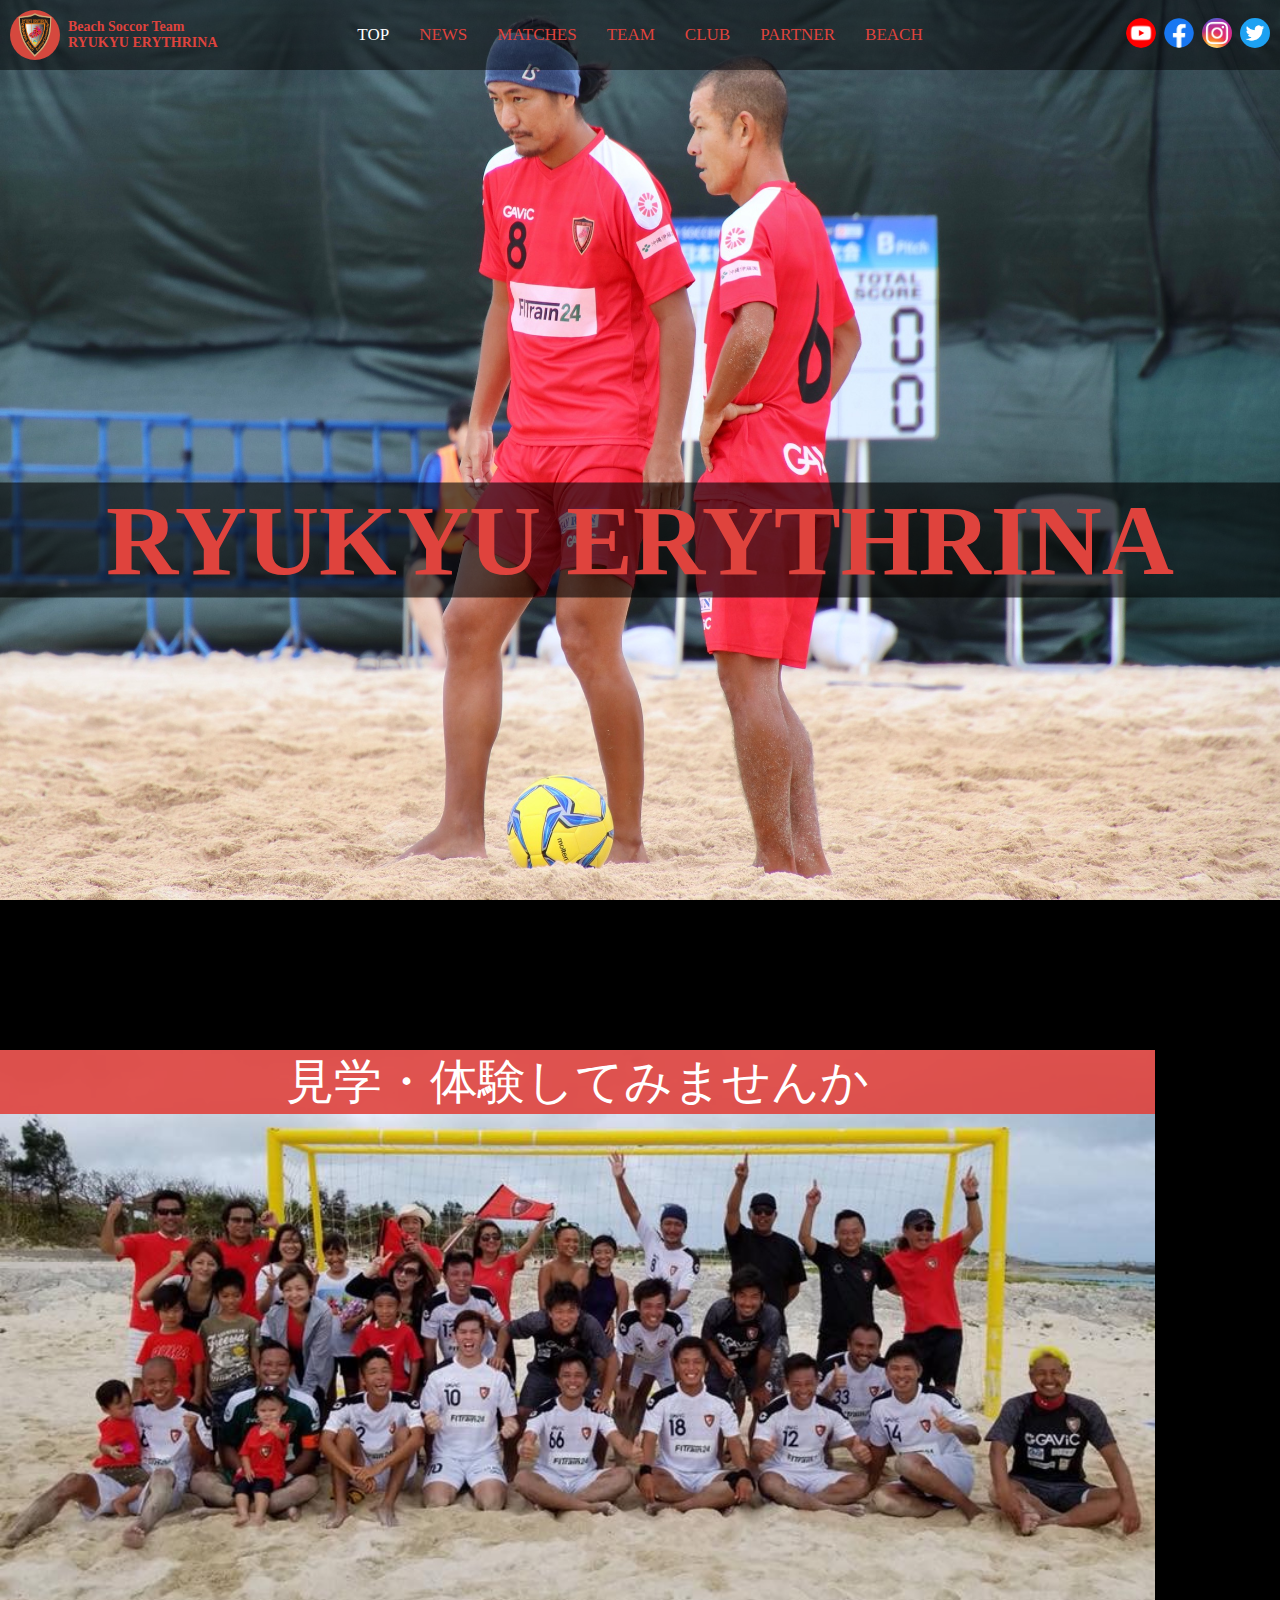
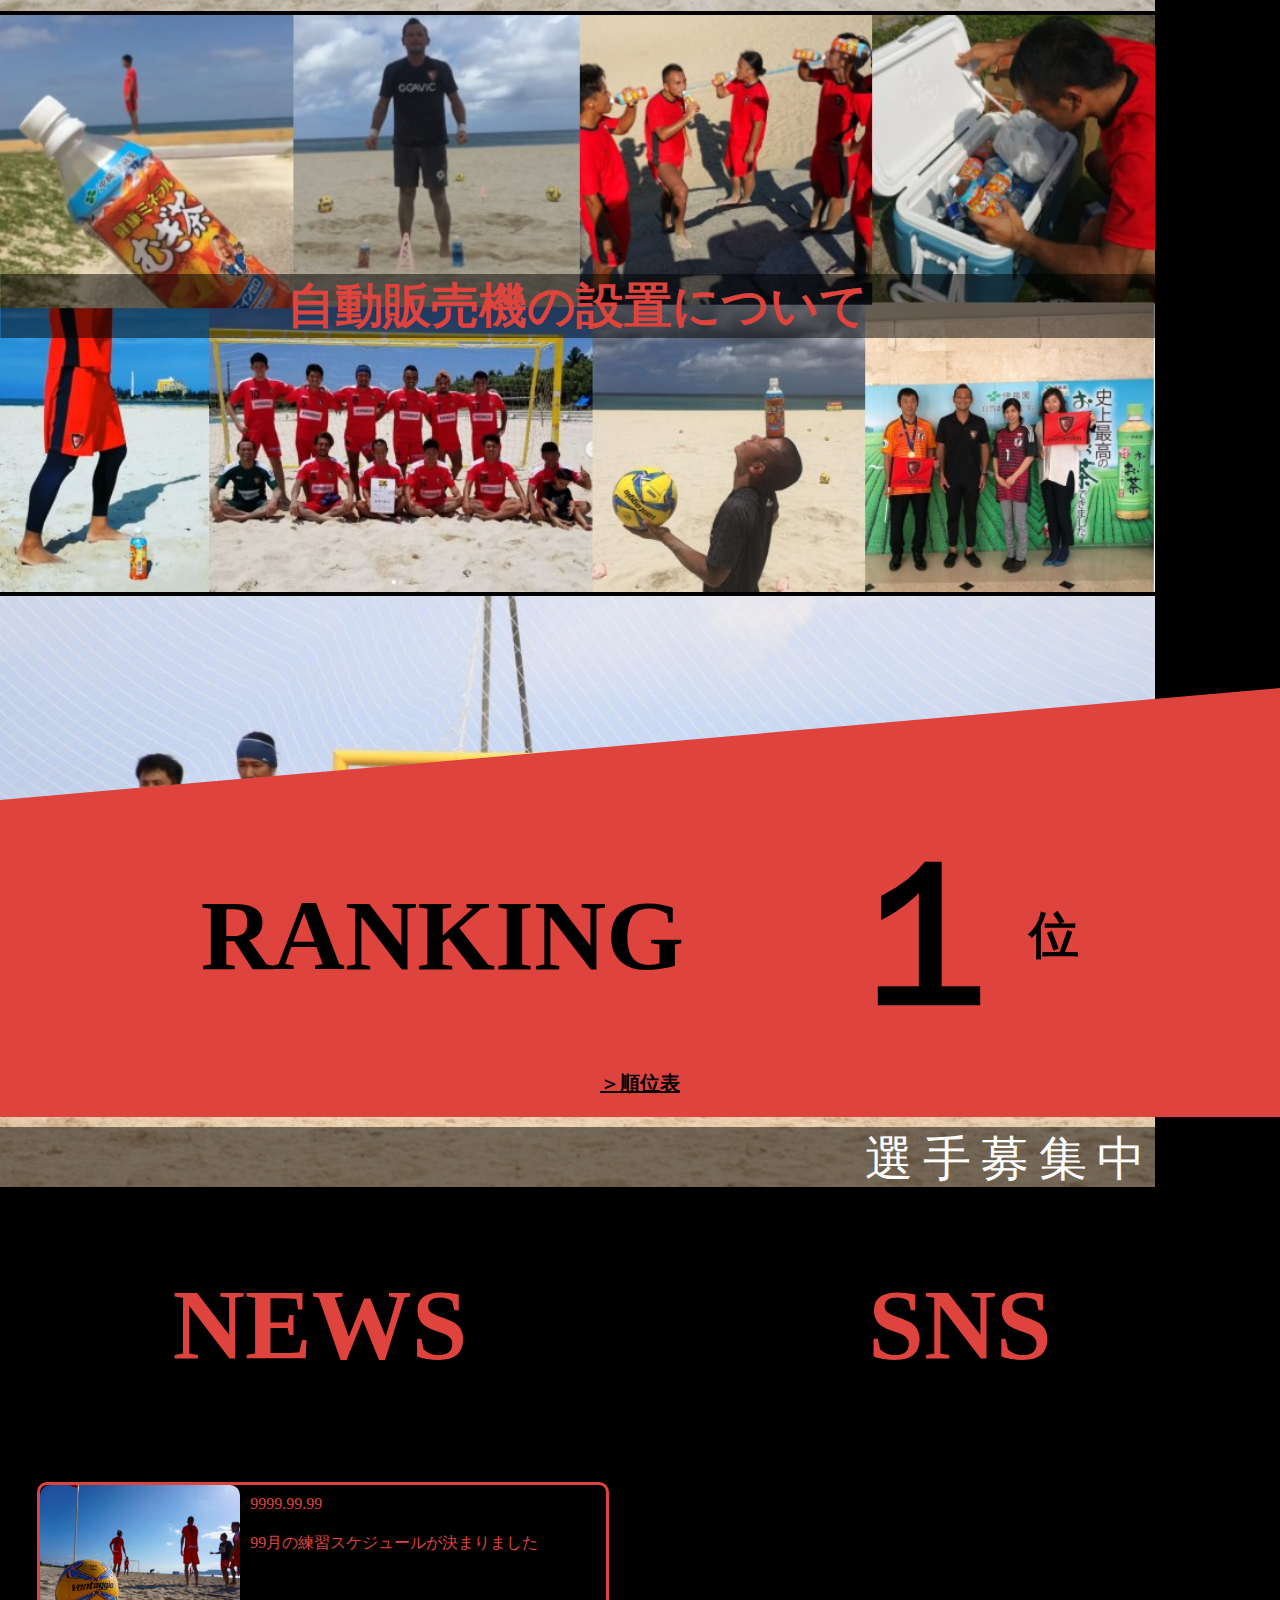
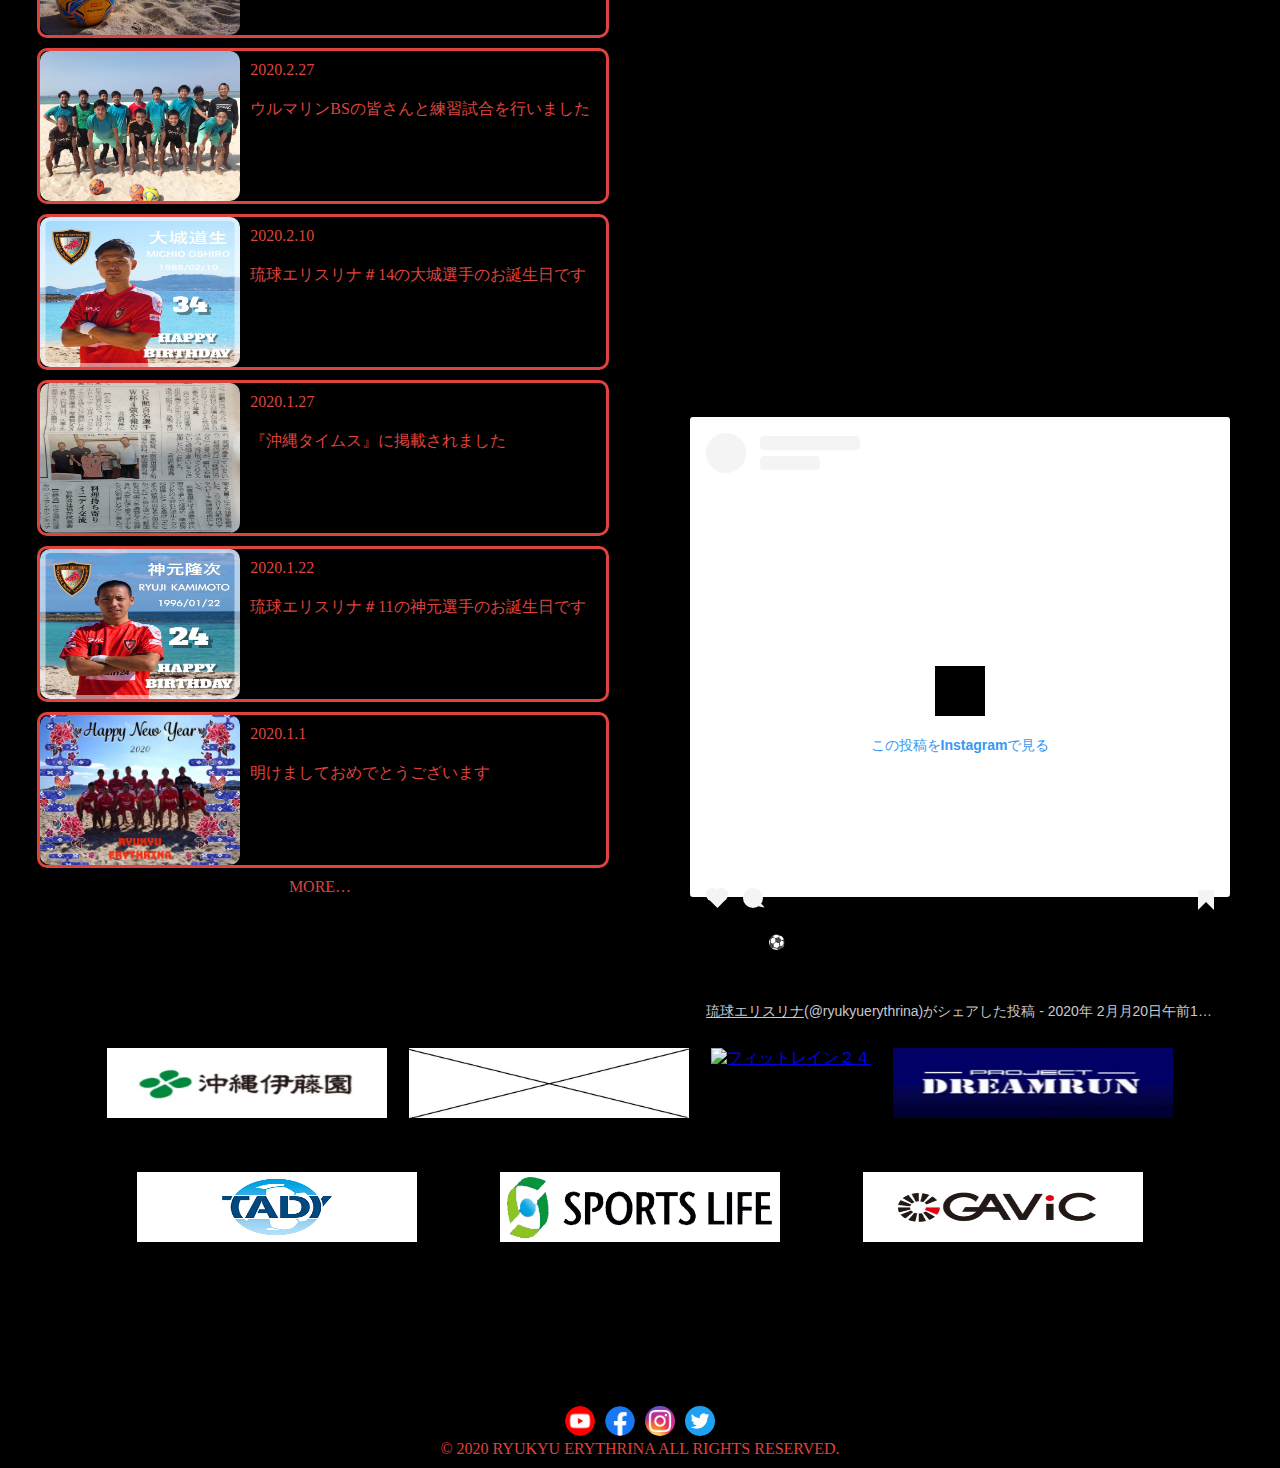
==== index.html @ eb4bee79 "remake" ====
<!DOCTYPE html>
<html lang="en">

<head>
  <meta charset="UTF-8">
  <meta name="viewport" content="width=device-width, initial-scale=1.0">
  <title>RYUKYU ERYTHRINA</title>
  <link rel="stylesheet" href="https://cdnjs.cloudflare.com/ajax/libs/Swiper/5.3.7/css/swiper.min.css">
  <link rel="stylesheet" href="./style.css">
  <link rel="stylesheet" href="./reset.css">
</head>

<body class="toppage">
  <header>
    <h1 class="logo">
      <a href="./index.html">
        <img src="./img/home_logo_1.jpg" alt="琉球エリスリナ">
        <span class="logotext">
          <span>Beach Soccor Team</span>
          <strong>RYUKYU ERYTHRINA</strong>
        </span>
      </a>
    </h1>
    <ul class="main_nav">
      <li class="nav-top"><a href="./index.html">TOP</a></li>
      <li class="nav-news"><a href="./news.html">NEWS</a></li>
      <li class="nav-matches"><a href="./matches.html">MATCHES</a></li>
      <li class="nav-team"><a href="./team.html">TEAM</a></li>
      <li class="nav-club"><a href="./club.html">CLUB</a></li>
      <li class="nav-partner"><a href="./partner.html">PARTNER</a></li>
      <li class="nav-access"><a href="./beach.html">BEACH</a></li>
    </ul>
    <ul class="sub_nav">
      <li>
        <a href="./making.html"><img class="shake" src="./img/sns_YouTube_logo.png" alt="YouTube"></a>
      </li>
      <li>
        <a href="https://www.facebook.com/beachsoccerclub.okinawa/" target="blank"><img class="shake"
            src="./img/sns_Facebook_logo.png" alt="Facebook"></a>
      </li>
      <li>
        <a href="https://www.instagram.com/ryukyuerythrina/" target="blank"><img class="shake"
            src="./img/sns_Instagram_logo.png" alt="Instagram"></a>
      </li>
      <li>
        <a href="./making.html"><img class="shake" src="./img/sns_Twitter_logo.png" alt="Twittwr"></a>
      </li>
    </ul>
  </header>

  <main>
    <div class="mainvisual">
      <img src="./img/home_main_visual.jpg" alt="メインヴィジュアル">
      <h2>RYUKYU ERYTHRINA</h2>
      <!-- <div> -->
      <!-- <span>RYUKYU ERYTHRINA</span> -->
      <!-- <span>OKINAWA BEACH SOCORE COMMUNITY</span> -->
      <!-- </div> -->
    </div>

    <!-- スライダー全体を括るメインコンテナ -->
    <div class="swiper-container">
      <!-- 全スライドをまとめるラッパー -->
      <div class="swiper-wrapper">
        <!-- 各スライド -->

        <div class="swiper-slide swiper-slide1">
          <a href="./beach.html#practiceplace">
            <img src="./img/wanted.jpeg" alt="見学・体験してみませんか">
            <div class="swiper-mask1">
              <div>見学・体験してみませんか</div>
            </div>
          </a>
        </div>

        <div class="swiper-slide swiper-slide2">
          <a href="https://www.itoen.co.jp/company/vender/index.html" target="_blank">
            <img src="./img/vending_machine.jpg" alt="自動販売機の設置について">
            <div class="swiper-mask2">
              <div>自動販売機の設置について</div>
            </div>
          </a>
        </div>

        <div class="swiper-slide swiper-slide3">
          <a href="./team.html#wanted">
            <img src="./img/try.jpg" alt="選手募集">
            <div class="swiper-mask3">
              <div>選手募集中</div>
            </div>
          </a>
        </div>
      </div>
      <!-- 前後スライドへのナビゲーションボタン(矢印)を表示する場合 -->
      <div class="swiper-button-prev"></div>
      <div class="swiper-button-next"></div>
      <!-- ページネーションを表示する場合 -->
      <div class="swiper-pagination"></div>
    </div>

    <div class="matches">
      <h3>MATCHES</h3>
      <div class="Wmatches">
        <div class="latest">
          <p>LATEST MATCH</p>
          <div class="latestlist">
            <div class="latestmain">
              <table>
                <tr>
                  <td>2020.8.22</td>
                  <td>10:30</td>
                  <td>アラハビーチ</td>
                </tr>
                <tr>
                  <td>ウルマリンBS</td>
                  <th>0-3</th>
                  <td>琉球エリスリナ</td>
                </tr>
              </table>
            </div>
            <div class="latestmore">
              <a href="./matches.html#allmatches">MORE</a>
            </div>
          </div>
        </div>
        <div class="next">
          <p>NEXT MATCH</p>
          <div class="nextlist">
            <div class="nextmain">
              <table>
                <tr>
                  <td>2020.9.5</td>
                  <td>9:00</td>
                  <td>アラハビーチ</td>
                </tr>
                <tr>
                  <td>FC琉球BS</td>
                  <th>0-0</th>
                  <td>琉球エリスリナ</td>
                </tr>
              </table>
            </div>
            <div class="nextmore">
              <a href="./matches.html#nextmatch">MORE</a>
            </div>
          </div>
        </div>
      </div>
    </div>

    <div class="ranking">
      <div class="rank-center">
        <h3>RANKING</h3>
        <div class="rank-contents">
          <div class="number">１</div>
          <div class="place">位</div>
        </div>
      </div>
      <div class="standings">
        <a href="./matches.html#allstandings">＞順位表</a>
      </div>
    </div>

    <div class="info">
      <div class="news">
        <h3>NEWS</h3>
        <ul class="ns-contents">
          <li>
            <a href="./news.html#9999.99.99"><img src="./img/news9999.99.99.jpg" alt="">
              <div class="caption">
                <p><time>9999.99.99</time></p>
                <p>99月の練習スケジュールが決まりました</p>
              </div>
            </a>
          </li>
          <li>
            <a href="./news.html#2020.2.27"><img src="./img/news2020.2.27.jpg" alt="">
              <div class="caption">
                <p><time>2020.2.27</time></p>
                <p>ウルマリンBSの皆さんと練習試合を行いました</p>
              </div>
            </a>
          </li>
          <li>
            <a href="./news.html#2020.2.10"><img src="./img/news2020.2.10.jpg" alt="">
              <div class="caption">
                <p><time>2020.2.10</time></p>
                <p>琉球エリスリナ＃14の大城選手のお誕生日です</p>
              </div>
            </a>
          </li>
          <li>
            <a href="./news.html#2020.1.27"><img src="./img/news2020.1.27.jpg" alt="">
              <div class="caption">
                <p><time>2020.1.27</time></p>
                <p>『沖縄タイムス』に掲載されました</p>
              </div>
            </a>
          </li>
          <li>
            <a href="./news.html#2020.1.22"><img src="./img/news2020.1.22.jpg" alt="">
              <div class="caption">
                <p><time>2020.1.22</time></p>
                <p>琉球エリスリナ＃11の神元選手のお誕生日です</p>
              </div>
            </a>
          </li>
          <li>
            <a href="./news.html#2020.1.1"><img src="./img/news2020.1.1.jpg" alt="">
              <div class="caption">
                <p><time>2020.1.1</time></p>
                <p>明けましておめでとうございます</p>
              </div>
            </a>
          </li>
        </ul>
        <div class="ns-more"><a href="./news.html">MORE…</a></div>
      </div>

      <div class="sns">
        <h3>SNS</h3>
        <div class="fb-mv">
          <iframe
            src="https://www.facebook.com/plugins/video.php?href=https%3A%2F%2Fwww.facebook.com%2Fbeachsoccerclub.okinawa%2Fvideos%2F1030170470685780%2F&show_text=true&width=734&height=1100&appId"
            width="330" height="480" style="border: none; overflow: hidden;" scrolling="no" frameborder="0"
            allowTransparency="true" allow="encrypted-media" allowfullscreen="true"></iframe>
        </div>
        <div class="inst-mv">
          <blockquote class="instagram-media" data-instgrm-captioned
            data-instgrm-permalink="https://www.instagram.com/p/B8yC-F1ltxr/?utm_source=ig_embed&amp;utm_campaign=loading"
            data-instgrm-version="12" style="
                background: #fff;
                border: 0;
                border-radius: 3px;
                box-shadow: 0 0 1px 0 rgba(0, 0, 0, 0.5),
                  0 1px 10px 0 rgba(0, 0, 0, 0.15);
                margin: 1px;
                max-width: 540px;
                min-width: 326px;
                padding: 0;
                width: 99.375%;
                width: -webkit-calc(100% - 2px);
                width: calc(100% - 2px);
              ">
            <div style="padding: 16px;">
              <a href="https://www.instagram.com/p/B8yC-F1ltxr/?utm_source=ig_embed&amp;utm_campaign=loading" style="
                    background: #ffffff;
                    line-height: 0;
                    padding: 0 0;
                    text-align: center;
                    text-decoration: none;
                    width: 100%;
                  " target="_blank">
                <div style="
                      display: flex;
                      flex-direction: row;
                      align-items: center;
                    ">
                  <div style="
                        background-color: #f4f4f4;
                        border-radius: 50%;
                        flex-grow: 0;
                        height: 40px;
                        margin-right: 14px;
                        width: 40px;
                      "></div>
                  <div style="
                        display: flex;
                        flex-direction: column;
                        flex-grow: 1;
                        justify-content: center;
                      ">
                    <div style="
                          background-color: #f4f4f4;
                          border-radius: 4px;
                          flex-grow: 0;
                          height: 14px;
                          margin-bottom: 6px;
                          width: 100px;
                        "></div>
                    <div style="
                          background-color: #f4f4f4;
                          border-radius: 4px;
                          flex-grow: 0;
                          height: 14px;
                          width: 60px;
                        "></div>
                  </div>
                </div>
                <div style="padding: 19% 0;"></div>
                <div style="
                      display: block;
                      height: 50px;
                      margin: 0 auto 12px;
                      width: 50px;
                    ">
                  <svg width="50px" height="50px" viewBox="0 0 60 60" version="1.1" xmlns="https://www.w3.org/2000/svg"
                    xmlns:xlink="https://www.w3.org/1999/xlink">
                    <g stroke="none" stroke-width="1" fill="none" fill-rule="evenodd">
                      <g transform="translate(-511.000000, -20.000000)" fill="#000000">
                        <g>
                          <path
                            d="M556.869,30.41 C554.814,30.41 553.148,32.076 553.148,34.131 C553.148,36.186 554.814,37.852 556.869,37.852 C558.924,37.852 560.59,36.186 560.59,34.131 C560.59,32.076 558.924,30.41 556.869,30.41 M541,60.657 C535.114,60.657 530.342,55.887 530.342,50 C530.342,44.114 535.114,39.342 541,39.342 C546.887,39.342 551.658,44.114 551.658,50 C551.658,55.887 546.887,60.657 541,60.657 M541,33.886 C532.1,33.886 524.886,41.1 524.886,50 C524.886,58.899 532.1,66.113 541,66.113 C549.9,66.113 557.115,58.899 557.115,50 C557.115,41.1 549.9,33.886 541,33.886 M565.378,62.101 C565.244,65.022 564.756,66.606 564.346,67.663 C563.803,69.06 563.154,70.057 562.106,71.106 C561.058,72.155 560.06,72.803 558.662,73.347 C557.607,73.757 556.021,74.244 553.102,74.378 C549.944,74.521 548.997,74.552 541,74.552 C533.003,74.552 532.056,74.521 528.898,74.378 C525.979,74.244 524.393,73.757 523.338,73.347 C521.94,72.803 520.942,72.155 519.894,71.106 C518.846,70.057 518.197,69.06 517.654,67.663 C517.244,66.606 516.755,65.022 516.623,62.101 C516.479,58.943 516.448,57.996 516.448,50 C516.448,42.003 516.479,41.056 516.623,37.899 C516.755,34.978 517.244,33.391 517.654,32.338 C518.197,30.938 518.846,29.942 519.894,28.894 C520.942,27.846 521.94,27.196 523.338,26.654 C524.393,26.244 525.979,25.756 528.898,25.623 C532.057,25.479 533.004,25.448 541,25.448 C548.997,25.448 549.943,25.479 553.102,25.623 C556.021,25.756 557.607,26.244 558.662,26.654 C560.06,27.196 561.058,27.846 562.106,28.894 C563.154,29.942 563.803,30.938 564.346,32.338 C564.756,33.391 565.244,34.978 565.378,37.899 C565.522,41.056 565.552,42.003 565.552,50 C565.552,57.996 565.522,58.943 565.378,62.101 M570.82,37.631 C570.674,34.438 570.167,32.258 569.425,30.349 C568.659,28.377 567.633,26.702 565.965,25.035 C564.297,23.368 562.623,22.342 560.652,21.575 C558.743,20.834 556.562,20.326 553.369,20.18 C550.169,20.033 549.148,20 541,20 C532.853,20 531.831,20.033 528.631,20.18 C525.438,20.326 523.257,20.834 521.349,21.575 C519.376,22.342 517.703,23.368 516.035,25.035 C514.368,26.702 513.342,28.377 512.574,30.349 C511.834,32.258 511.326,34.438 511.181,37.631 C511.035,40.831 511,41.851 511,50 C511,58.147 511.035,59.17 511.181,62.369 C511.326,65.562 511.834,67.743 512.574,69.651 C513.342,71.625 514.368,73.296 516.035,74.965 C517.703,76.634 519.376,77.658 521.349,78.425 C523.257,79.167 525.438,79.673 528.631,79.82 C531.831,79.965 532.853,80.001 541,80.001 C549.148,80.001 550.169,79.965 553.369,79.82 C556.562,79.673 558.743,79.167 560.652,78.425 C562.623,77.658 564.297,76.634 565.965,74.965 C567.633,73.296 568.659,71.625 569.425,69.651 C570.167,67.743 570.674,65.562 570.82,62.369 C570.966,59.17 571,58.147 571,50 C571,41.851 570.966,40.831 570.82,37.631">
                          </path>
                        </g>
                      </g>
                    </g>
                  </svg>
                </div>
                <div style="padding-top: 8px;">
                  <div style="
                        color: #3897f0;
                        font-family: Arial, sans-serif;
                        font-size: 14px;
                        font-style: normal;
                        font-weight: 550;
                        line-height: 18px;
                      ">
                    この投稿をInstagramで見る
                  </div>
                </div>
                <div style="padding: 12.5% 0;"></div>
                <div style="
                      display: flex;
                      flex-direction: row;
                      margin-bottom: 14px;
                      align-items: center;
                    ">
                  <div>
                    <div style="
                          background-color: #f4f4f4;
                          border-radius: 50%;
                          height: 12.5px;
                          width: 12.5px;
                          transform: translateX(0px) translateY(7px);
                        "></div>
                    <div style="
                          background-color: #f4f4f4;
                          height: 12.5px;
                          transform: rotate(-45deg) translateX(3px)
                            translateY(1px);
                          width: 12.5px;
                          flex-grow: 0;
                          margin-right: 14px;
                          margin-left: 2px;
                        "></div>
                    <div style="
                          background-color: #f4f4f4;
                          border-radius: 50%;
                          height: 12.5px;
                          width: 12.5px;
                          transform: translateX(9px) translateY(-18px);
                        "></div>
                  </div>
                  <div style="margin-left: 8px;">
                    <div style="
                          background-color: #f4f4f4;
                          border-radius: 50%;
                          flex-grow: 0;
                          height: 20px;
                          width: 20px;
                        "></div>
                    <div style="
                          width: 0;
                          height: 0;
                          border-top: 2px solid transparent;
                          border-left: 6px solid #f4f4f4;
                          border-bottom: 2px solid transparent;
                          transform: translateX(16px) translateY(-4px)
                            rotate(30deg);
                        "></div>
                  </div>
                  <div style="margin-left: auto;">
                    <div style="
                          width: 0px;
                          border-top: 8px solid #f4f4f4;
                          border-right: 8px solid transparent;
                          transform: translateY(16px);
                        "></div>
                    <div style="
                          background-color: #f4f4f4;
                          flex-grow: 0;
                          height: 12px;
                          width: 16px;
                          transform: translateY(-4px);
                        "></div>
                    <div style="
                          width: 0;
                          height: 0;
                          border-top: 8px solid #f4f4f4;
                          border-left: 8px solid transparent;
                          transform: translateY(-4px) translateX(8px);
                        "></div>
                  </div>
                </div>
              </a>
              <p style="margin: 8px 0 0 0; padding: 0 4px;">
                <a href="https://www.instagram.com/p/B8yC-F1ltxr/?utm_source=ig_embed&amp;utm_campaign=loading" style="
                      color: #000;
                      font-family: Arial, sans-serif;
                      font-size: 14px;
                      font-style: normal;
                      font-weight: normal;
                      line-height: 17px;
                      text-decoration: none;
                      word-wrap: break-word;
                    " target="_blank">. Training⚽️ . #琉球エリスリナ #ビーチサッカー
                  #トレーニング #沖縄伊藤園 #GAViC #ガビック
                  #ギフトショッパーズ沖縄 #FITrain24 #DREAMRUN #sportslife
                  #TADY #北谷 #アラハビーチ</a>
              </p>
              <p style="
                    color: #c9c8cd;
                    font-family: Arial, sans-serif;
                    font-size: 14px;
                    line-height: 17px;
                    margin-bottom: 0;
                    margin-top: 8px;
                    overflow: hidden;
                    padding: 8px 0 7px;
                    text-align: center;
                    text-overflow: ellipsis;
                    white-space: nowrap;
                  ">
                <a href="https://www.instagram.com/ryukyuerythrina/?utm_source=ig_embed&amp;utm_campaign=loading" style="
                      color: #c9c8cd;
                      font-family: Arial, sans-serif;
                      font-size: 14px;
                      font-style: normal;
                      font-weight: normal;
                      line-height: 17px;
                    " target="_blank">
                  琉球エリスリナ</a>(@ryukyuerythrina)がシェアした投稿 -
                <time style="
                      font-family: Arial, sans-serif;
                      font-size: 14px;
                      line-height: 17px;
                    " datetime="2020-02-20T08:29:42+00:00">2020年 2月月20日午前12時29分PST</time>
              </p>
            </div>
          </blockquote>
          <!-- <script async src="//www.instagram.com/embed.js"></script> -->
        </div>
      </div>
    </div>

    <div class="partner">
      <ul class="partner1">
        <li>
          <a href="http://www.okinawa-itoen.jp/" target="blank"><img src="./img/okinawaitouen.jpg" alt="沖縄伊藤園"
              width="280" height="70"></a>
        </li>
        <li>
          <a href="https://gsokinawa.com/" target="blank"><img src="img/partner1.jpg" alt="ギフトショッパーズ沖縄" width="280"
              height="70"></a>
        </li>
        <li>
          <a href="https://www.fitrain24.com/" target="blank"><img src="./img/FITrain24.jpg" alt="フィットレイン２４" width="280"
              height="70"></a>
        </li>
        <li>
          <a href="http://dream-run.ucarsmp.jp/" target="blank"><img src="./img/DREAMRUN.jpg" alt="ドリームラン" width="280"
              height="70"></a>
        </li>
      </ul>
      <ul class="partner2">
        <li>
          <a href="ttps://tsubasa-stadium.jp/tennoji/" target="blank"><img src="./img/TADY.png" alt="株式会社タディ"
              width="280" height="70"></a>
        </li>
        <li>
          <a href="http://sportslife.jp/" target="blank"><img src="./img/sportslife.png" alt="スポーツライフ" width="280"
              height="70"></a>
        </li>
        <li>
          <a href="http://gavic.jp/" target="blank"><img src="./img/GAViC.png" alt="がビック" width="280" height="70"></a>
        </li>
      </ul>
    </div>
  </main>

  <p id="pageTop">
    <a href="#">
      <img src="./img/ball.png" alt="">
      <span>top</span>
    </a>
  </p>

  <footer>
    <ul class="footer_nav">
      <li>
        <a href="./making.html"><img class="shake" src="./img/sns_YouTube_logo.png" alt="YouTube"></a>
      </li>
      <li>
        <a href="https://www.facebook.com/beachsoccerclub.okinawa/" target="blank"><img class="shake"
            src="./img/sns_Facebook_logo.png" alt="Facebook"></a>
      </li>
      <li>
        <a href="https://www.instagram.com/ryukyuerythrina/" target="blank"><img class="shake"
            src="./img/sns_Instagram_logo.png" alt="Instagram"></a>
      </li>
      <li>
        <a href="./making.html"><img class="shake" src="./img/sns_Twitter_logo.png" alt="Twittwr"></a>
      </li>
    </ul>
    <p>&#169; 2020 RYUKYU ERYTHRINA ALL RIGHTS RESERVED.</p>
  </footer>

  <script src="https://ajax.googleapis.com/ajax/libs/jquery/3.4.1/jquery.min.js"></script>
  <script src="https://cdnjs.cloudflare.com/ajax/libs/Swiper/5.3.7/js/swiper.min.js"></script>

  <script src="./app.js"></script>
  <script async src="https://www.instagram.com/static/bundles/es6/EmbedSDK.js/2fe3a16f6aeb.js"></script>
</body>

</html>
---- style.css ----
@charset "UTF-8";

* {
  background-color: black;
}

/* header */
header {
  width: 100%;
  background-color: rgba(0, 0, 0, 0.5);
  display: flex;
  justify-content: space-between;
  position: absolute;
  z-index: 100;
}
.logo {
  width: 20%;
}
.logo > a {
  display: flex;
  text-decoration: none;
  margin: 10px 10px;
}
.logo > a:hover {
  opacity: 0.6;
}
.logo > a > img {
  height: 50px;
  width: 50px;
  border-radius: 50%;
  margin-right: 8px;
}
.logo > a > .logotext {
  color: rgb(223, 67, 61);
  align-self: center;
  font-size: 14px;
}
.logo > a > .logotext > span {
  display: block; /*spanをブロック要素にしてstrongを折り返す*/
}
.main_nav {
  display: flex;
  justify-content: center;
  align-self: center;
  width: 60%;
}
.main_nav > li {
  margin-right: 30px;
}
.main_nav > li:last-child {
  margin-right: 0;
}
.main_nav > li > a {
  color: rgb(223, 67, 61);
  font-size: 17px;
  text-decoration: none;
}
.main_nav > li > a:hover {
  opacity: 0.6;
}
.sub_nav {
  display: flex;
  justify-content: flex-end;
  align-self: center;
  width: 20%;
}
.sub_nav > li {
  margin-right: 8px;
}
.sub_nav > li:last-child {
  margin-right: 10px;
}
.sub_nav > li > a > img {
  height: 30px;
  width: 30px;
  border-radius: 50%;
}
.shake:hover {
  display: inline-block;
  animation: hurueru 0.3s infinite;
}
@keyframes hurueru {
  0% {
    transform: translate(0px, 0px) rotateZ(0deg);
  }
  25% {
    transform: translate(8px, 8px) rotateZ(1deg);
  }
  50% {
    transform: translate(0px, 8px) rotateZ(0deg);
  }
  75% {
    transform: translate(8px, 0px) rotateZ(-1deg);
  }
  100% {
    transform: translate(0px, 0px) rotateZ(0deg);
  }
}

/* ここからpartner */
.partner {
  width: 85%;
  display: flex;
  flex-direction: column;
  margin: 150px auto;
}
.partner > .partner1 > li > a > img {
  transition: all 0.6s ease 0s;
}
.partner > .partner1 > li > a > img:hover {
  cursor: pointer;
  transform: scale(1.1, 1.1);
}
.partner > .partner2 > li > a > img {
  transition: all 0.6s ease 0s;
}
.partner > .partner2 > li > a > img:hover {
  cursor: pointer;
  transform: scale(1.1, 1.1);
}
.partner1 {
  display: flex;
  justify-content: space-around;
  margin-bottom: 50px;
}
.partner2 {
  display: flex;
  justify-content: space-around;
}

/* footer */
footer {
  width: 100%;
  height: auto;
  position: absolute;
}
.footer_nav {
  display: flex;
  justify-content: center;
  margin-top: 10px;
}
.footer_nav > li {
  margin-right: 10px;
}
.footer_nav > li:last-child {
  margin-right: 0;
}
.footer_nav > li > a > img {
  height: 30px;
  width: 30px;
  border-radius: 50%;
}
footer > p {
  color: rgb(223, 67, 61);
  margin-bottom: 10px;
  text-align: center;
}

/* pageTop */
#pageTop {
  position: fixed;
  bottom: 20px;
  right: 20px;
  z-index: 100;
}
#pageTop > a {
  display: block;
  z-index: 999;
  text-decoration: none;
  text-align: center;
}
#pageTop > a > img {
  height: 50px;
  line-height: 70px;
  border-radius: 50%;
}
#pageTop > a > span {
  position: absolute;
  color: white;
  font-weight: bolder;
  top: 50%;
  left: 50%;
  margin: 0;
  padding: 0;
  transform: translate(-50%, -50%);
}
#pageTop a:hover {
  text-decoration: none;
  animation: roll 0.7s linear infinite;
}
@keyframes roll {
  from {
    transform: rotate(0deg);
  }
  to {
    transform: rotate(360deg);
  }
}

/* indexhtml */
.toppage .nav-top a {
  color: white;
}

/* ここからmainvisual */
.mainvisual {
  position: relative;
  height: 100vh;
}
.mainvisual > img {
  height: 100vh;
  width: 100%;
}
.mainvisual > h2 {
  position: absolute;
  top: 60%;
  left: 50%;
  transform: translate(-50%, -50%);
  margin: 0;
  padding: 0;
  color: rgb(223, 67, 61);
  font-size: 100px;
  font-weight: bolder;
  background: rgba(0, 0, 0, 0.6);
  width: 100%;
  text-align: center;
}

/* ここからswiper */
.swiper-container {
  width: 100%;
  height: 500px;
  margin-top: 150px;
}
.swiper-slide {
  width: 95%;
  height: 100%;
  position: relative;
}
.swiper-slide a img {
  width: 95%;
  height: 100%;
}

/* 体験 */
.swiper-slide1 a .swiper-mask1 div {
  width: 100%;
  position: absolute;
  font-size: 300%;
  color: white;
  background: rgba(223, 67, 61, 0.9);
  text-align: center;
  top: 0;
  left: 0;
}
.swiper-slide1 a .swiper-mask1 {
  width: 95%;
  height: 100%;
  position: absolute;
  top: 0;
  left: 0;
}
.swiper-slide1:hover .swiper-mask1 {
  background-color: rgba(0, 0, 0, 0.4);
}

/* 自販機 */
.swiper-slide2 a .swiper-mask2 div {
  width: 100%;
  position: absolute;
  font-size: 300%;
  color: rgb(223, 67, 61);
  text-align: center;
  font-weight: bolder;
  background: rgba(0, 0, 0, 0.5);
  top: 50%;
  left: 50%;
  -ms-transform: translate(-50%, -50%);
  -webkit-transform: translate(-50%, -50%);
  transform: translate(-50%, -50%);
  margin: 0;
  padding: 0;
}
.swiper-slide2 .swiper-mask2 {
  width: 95%;
  height: 100%;
  position: absolute;
  top: 0;
  left: 0;
}
.swiper-slide2:hover .swiper-mask2 {
  background-color: rgba(0, 0, 0, 0.4);
}

/* 選手募集 */
.swiper-slide3 a .swiper-mask3 div {
  width: 100%;
  position: absolute;
  font-size: 300%;
  color: white;
  background: rgba(0, 0, 0, 0.5);
  text-align: right;
  bottom: 0;
  letter-spacing: 10px;
}
.swiper-slide3 .swiper-mask3 {
  width: 95%;
  height: 100%;
  position: absolute;
  top: 0;
  left: 0;
}
.swiper-slide3:hover .swiper-mask3 {
  background-color: rgba(0, 0, 0, 0.4);
}

/* ここからmatches */
.matches {
  background-color: black;
  color: rgb(223, 67, 61);
  height: 50vh;
  display: flex;
  flex-flow: column;
  align-items: center;
  justify-content: space-around;
  margin-top: 150px;
}
.matches > h3 {
  font-size: 100px;
  margin-bottom: 100px;
}
.Wmatches {
  display: flex;
  justify-content: space-around;
  width: 100%;
  height: 50%;
}
.latest,
.next {
  border: 3px solid rgb(223, 67, 61);
  border-radius: 10px;
  width: 30%;
  height: 100%;
}
.latest p,
.next p {
  font-size: 35px;
  background: rgb(223, 67, 61);
  text-align: center;
  color: #000;
  font-weight: bold;
  letter-spacing: 0.05em;
  width: 100%;
}
.latestlist,
.nextlist {
  padding-top: 16px;
  width: 100%;
  display: flex;
  flex-flow: column;
  align-items: center;
}
.latestmain,
.nextmain {
  width: 100%;
}
.latestmain > table,
.nextmain > table {
  width: 100%;
  border-collapse: collapse;
  border-spacing: 0;
}
.latestmain > table th,
.latestmain > table td,
.nextmain > table th,
.nextmain > table td {
  width: 30%;
  padding: 10px 0;
  text-align: center;
}
.latestmain > table th,
.nextmain > table th {
  font-size: 40px;
}
.latestmain > table td,
.nextmain > table td {
  font-size: 17px;
}
.latestmain tr .nextmain tr {
  display: flex;
  justify-content: space-around;
  align-items: center;
}
.Wmatches a {
  color: rgb(223, 67, 61);
}
.Wmatches a:hover {
  opacity: 0.7;
}

/* ここからranking*/
.ranking {
  margin-top: 250px;
  position: relative;
  z-index: 0;
  background-color: rgb(223, 67, 61);
}
.ranking:after {
  content: "";
  position: absolute;
  left: 0;
  top: 0;

  /*四角形を傾ける*/
  transform: skewY(-5deg);
  transform-origin: bottom left;

  z-index: -1;
  width: 100%;
  height: 100%;
  background: rgb(223, 67, 61);
}
.rank-center {
  width: 80%;
  margin: 0 auto;
  display: flex;
  align-items: center;
  justify-content: space-around;
}
.ranking h3 {
  font-size: 100px;
}
.rank-contents {
  display: flex;
  align-items: center;
}
.ranking .number {
  font-size: 200px;
  font-weight: bolder;
}
.ranking .place {
  font-size: 50px;
  font-weight: bolder;
}
.standings {
  font-weight: bolder;
  font-size: 20px;
  padding-bottom: 20px;
  text-align: center;
}
.standings a {
  color: #000;
}
.standings a:hover {
  opacity: 0.6;
}

/* ここからnews */
.info {
  width: 100%;
  display: flex;
  justify-content: space-around;
  margin-top: 150px;
}
.info > .news {
  width: 100%;
  display: flex;
  flex-direction: column;
  align-items: center;
}
.info > .sns {
  width: 100%;
  display: flex;
  flex-direction: column;
  align-items: center;
}
.info > .news > h3 {
  font-size: 100px;
  color: rgb(223, 67, 61);
  margin-bottom: 100px;
}
.info > .sns > h3 {
  font-size: 100px;
  color: rgb(223, 67, 61);
  margin-bottom: 100px;
}
.ns-contents {
  display: flex;
  flex-direction: column;
}
.ns-contents > li {
  width: 100%;
  height: 150px;
  border: 3px solid rgb(223, 67, 61);
  border-radius: 10px;
  margin-bottom: 10px;
}
.ns-contents > li > a {
  display: flex;
  text-decoration: none;
}
.ns-contents > li > a > img {
  width: 200px;
  height: 150px;
  border-radius: 10px;
}
.ns-contents > li > a > div > p {
  color: rgb(223, 67, 61);
  padding: 10px;
}
.info > .news > .ns-more {
  text-align: center;
}
.info > .news > .ns-more > a {
  color: rgb(223, 67, 61);
  text-decoration: none;
}
.sns .inst-mv {
  margin-top: 50px;
}
.sns .inst-mv .instagram-media {
  height: 480px;
}

/* NEWShtml */
.newspage .nav-news a {
  color: white;
}
.newshtml {
  width: 100%;
  height: 100%;
  padding-top: 150px;
  color: rgb(223, 67, 61);
  display: flex;
  flex-flow: column;
  align-items: center;
}
.newshtml .newswrap {
  width: 70%;
  display: flex;
  flex-flow: column;
  align-items: center;
}
.newshtml h3 {
  padding-bottom: 100px;
  font-size: 100px;
}
.newshtml .news-contents {
  width: 100%;
  display: flex;
  flex-flow: column;
  align-items: center;
}
.newshtml .news-contents li {
  width: 100%;
  border-bottom: 2px solid rgb(223, 67, 61);
  padding-bottom: 30px;
  margin-bottom: 30px;
}
.newshtml .news-contents li a {
  color: rgb(223, 67, 61);
  display: flex;
  text-decoration: none;
}
.newshtml .news-contents li a img {
  width: 280px;
  height: 200px;
  margin: 0 30px;
  border-radius: 10px;
}
.newshtml .news-contents li a .caption {
  padding: 20px;
}
.schedulewrap {
  width: 100%;
  display: flex;
  flex-flow: column;
  align-items: center;
  padding-top: 100px;
}
.schedulewrap table {
  width: 60%;
  border-collapse: collapse;
  border: 2px solid white;
  color: white;
  text-align: center;
}
.yearmonth th {
  font-size: 30px;
  padding: 15px;
}
.daysofweek th {
  font-size: 20px;
  padding: 15px 0;
  background-color: rgba(255, 255, 255, 0.5);
  border: 1px solid white;
}
.schedulewrap table tr td {
  width: 13%;
  padding: 10px 0 50px 0;
  border: 1px solid white;
}
.schedulewrap table tr .nonpadding {
  padding-bottom: 0;
}
.trainingclolor {
  background-color: rgb(223, 67, 61);
}
.schedulewrap div {
  margin-top: 30px;
  display: flex;
  flex-flow: column;
  align-items: center;
}
.schedulewrap div a {
  color: rgb(223, 67, 61);
  text-decoration: none;
}
.schedulewrap div a:hover {
  opacity: 0.7;
}

/* MATCHEShtml */
.matchespage .nav-matches a {
  color: white;
}
.matcheranking {
  width: 100%;
  height: 100%;
  color: rgb(223, 67, 61);
}
.allmatches2020,
.all-standings {
  display: flex;
  flex-flow: column;
  align-items: center;
}
.matcheranking h3 {
  padding: 150px 0 100px 0;
  font-size: 100px;
}
.allmatches2020 > table {
  width: 70%;
  border-collapse: collapse;
  border-spacing: 0;
}
.allmatches2020 > table th,
.allmatches2020 > table td {
  padding: 10px 0;
  text-align: center;
}
.allmatches2020 > table tr:nth-child(2n) {
  background-color: rgba(255, 255, 255, 0.15);
}
.all-standings > table {
  width: 30%;
  border-collapse: collapse;
  border-spacing: 0;
}
.all-standings > table th,
.all-standings > table td {
  padding: 10px 0;
  text-align: center;
}
.all-standings > table th {
  font-size: 20px;
}
.all-standings > table td {
  font-size: 17px;
}
.all-standings > table tr:first-child {
  background-color: rgba(223, 67, 61, 0.3);
}

/* TEAMhtml */
.teampage .nav-team a {
  color: white;
}
.player_fix {
  background: url(./img/team.jpg);
  background-repeat: no-repeat;
  background-size: 100% 100%;
  width: 100%;
  min-height: 3500px;
  background-attachment: fixed;
}
.player_wrap {
  position: absolute;
}
.player_wrap h3 {
  width: 100%;
  font-size: 100px;
  color: rgb(223, 67, 61);
  background-color: rgba(0, 0, 0, 0.7);
  text-align: center;
  margin: 150px auto;
}
.player1 {
  width: 85%;
  margin: 0 auto;
  display: flex;
  flex-wrap: wrap;
  justify-content: space-around;
}
.person {
  background-color: white;
  margin: 50px 0;
  display: flex;
  border: 4px solid white;
}
.person .personimg {
  width: 300px;
  height: 350px;
  position: relative;
}
.player1 li img {
  width: 300px;
  height: 350px;
}
.person .personimg > div {
  width: 100%;
  height: 15%;
  position: absolute;
  bottom: 0;
  display: flex;
  justify-content: center;
  align-items: center;
  z-index: 0;
  background-color: rgb(0, 0, 0);
}
.person .personimg > div:after {
  content: "";
  position: absolute;
  left: 0;
  top: 0;

  /*四角形を傾ける*/
  transform: skewY(-5deg);
  transform-origin: bottom left;

  z-index: -1;
  width: 100%;
  height: 100%;
  background-color: rgb(0, 0, 0);
}
.person .personimg > div p{
  color: rgb(223, 67, 61);
  font-weight: bolder;
}
.person .personimg > div p strong{
  font-size: 1.5em;
}
.profile {
  width: 180px;
  padding-top: 15px;
  text-align: center;
  color: rgb(223, 67, 61);
}
.wanted {
  width: 50%;
  height: auto;
  display: flex;
  flex-flow: column;
  align-items: center;
  text-align: center;
  background-color: white;
  color: rgb(223, 67, 61);
  font-weight: bolder;
  border-radius: 5px;
  margin: 0 auto;
  padding: 5px;
  margin-top: 100px;
}
.wanted h4 {
  font-size: 50px;
}
.wanted p {
  font-size: 25px;
  line-height: 1.5em;
}
.wanted .wanted-p-first {
  margin-top: 15px;
}
.wanted .wanted-p-last {
  margin-bottom: 15px;
}
.wanted a {
  margin-top: 10px;
  color: rgb(223, 67, 61);
  text-decoration: none;
  transition: all 0.6s ease 0s;
}
.wanted .wantedmap {
  margin-bottom: 10px;
}
.wanted a:hover {
  cursor: pointer;
  transform: scale(1.2, 1.2);
}

/* CLUBhtml */
.clubpage .nav-club a {
  color: white;
}
.club-fx {
  background: url(./img/club-flag.jpg);
  background-repeat: no-repeat;
  background-size: 100% 100%;
  width: 100%;
  height: 3500px;
  background-attachment: fixed;
  display: flex;
  flex-flow: column;
  align-items: center;
}
.club-bg {
  background-color: rgba(255, 255, 255, 0.5);
  width: 80%;
  height: 3500px;
}
.club-bg h3 {
  width: 100%;
  font-size: 80px;
  color: rgb(223, 67, 61);
  background-color: rgba(0, 0, 0, 0.7);
  text-align: center;
  margin: 150px auto 100px auto;
}
.club-erythrina-text {
  width: 100%;
  display: flex;
  flex-direction: column;
  align-items: center;
}
.club-erythrina img {
  width: 300px;
  height: 300px;
  border-radius: 50%;
}
.club-erythrina p {
  width: 85%;
  margin-top: 100px;
  color: rgb(223, 67, 61);
  font-size: 20px;
  background-color: rgba(0, 0, 0, 0.7);
  padding: 25px;
  text-align: justify;
}
.emblem-text {
  width: 100%;
  display: flex;
  flex-direction: column;
  align-items: center;
}
.emblem img {
  width: 300px;
  height: 300px;
  border-radius: 50%;
}
.emblem-text p {
  width: 85%;
  margin-top: 100px;
  color: rgb(223, 67, 61);
  font-size: 20px;
  background-color: rgba(0, 0, 0, 0.7);
  padding: 25px;
  text-align: justify;
}
.club-history-text {
  width: 100%;
  display: flex;
  flex-direction: column;
  align-items: center;
}
.club-history-text tr {
  height: 35px;
}
.history-year {
  padding-right: 80px;
}
.club-history table {
  width: 85%;
  margin-top: 100px;
  color: rgb(223, 67, 61);
  font-size: 20px;
  background-color: rgba(0, 0, 0, 0.7);
  display: flex;
  flex-direction: column;
  align-items: center;
  padding: 20px;
}
.about-beachsocor-text {
  width: 100%;
  display: flex;
  flex-direction: column;
  align-items: center;
}
.about-beachsocor p {
  width: 85%;
  margin-top: 100px;
  color: rgb(223, 67, 61);
  font-size: 20px;
  background-color: rgba(0, 0, 0, 0.7);
  padding: 25px;
  text-align: justify;
}

/* PARTNERhtml */
.partnerpage .nav-partner a {
  color: white;
}
.partner_wrap {
  color: rgb(223, 67, 61);
  width: 100%;
  height: 100%;
  padding-top: 150px;
  display: flex;
  flex-flow: column;
  align-items: center;
}
.partner_wrap > h3 {
  font-size: 100px;
  margin-bottom: 100px;
}
.partner_wrap > .partners {
  display: flex;
  flex-wrap: wrap;
  justify-content: space-around;
  width: 100%;
  height: 100%;
}
.partner_wrap > .partners > .partner-list {
  width: 600px;
  height: 500px;
  margin-bottom: 80px;
  border-bottom: 3px solid;
}
.partner_wrap > .partners > .partner-list a {
  text-decoration: none;
  color: rgb(223, 67, 61);
  font-size: 1.5em;
}
.partner_wrap > .partners > .partner-list a:hover {
  opacity: 0.7;
}
.partner_wrap > .partners > .partner-list .partnerfile {
  display: flex;
  flex-flow: column;
  align-items: center;
  align-content: space-around;
  text-align: center;
  width: 100%;
  margin-top: 50px;
}
.partner_wrap > .partners > .partner-list .partnerfile a {
  margin: 8px auto;
  text-align: center;
}
.partner_wrap > .partners > .partner-list .partnerfile p {
  width: 85%;
  text-align: justify;
  margin-top: 8px;
}
.partner_wrap > .partners > .partner-list .partnerfile div {
  text-align: center;
}
.withpartner {
  margin-top: 100px;
  padding: 15px;
  width: 700px;
  border: 10px solid;
  display: flex;
  flex-flow: column;
  align-items: center;
}
.withpartner h4 {
  font-size: 25px;
}
.withpartner p {
  margin: 10px auto;
  width: 85%;
}
.withpartner a {
  color: rgb(223, 67, 61);
  text-decoration: none;
  transition: all 0.6s ease 0s;
}
.withpartner a:hover {
  cursor: pointer;
  transform: scale(1.2, 1.2);
}

/* BEACHhtml */
.accesspage .nav-access a {
  color: white;
}
.beach_fix {
  background: url(./img/tropicalbeach.jpg);
  background-repeat: no-repeat;
  background-size: 100% 100%;
  background-attachment: fixed;
  color: rgb(223, 67, 61);
  width: 100%;
  height: 1500px;
  display: flex;
  flex-flow: column;
  align-items: center;
}
.practiceplace {
  width: 80%;
  min-height: 1350px;
  background-color: rgba(255, 255, 255, 0.5);
  display: flex;
  flex-flow: column;
  align-items: center;
  padding-top: 150px;
}
.practiceplace > h3 {
  width: 100%;
  font-size: 100px;
  background-color: rgba(0, 0, 0, 0.7);
  text-align: center;
  margin-bottom: 100px;
}
.practiceplace > h4 {
  width: 60%;
  font-size: 40px;
  background-color: rgba(0, 0, 0, 0.7);
  text-align: center;
  margin-bottom: 100px;
}
.practiceplace .tropicalbeach {
  width: 60%;
  background-color: rgba(0, 0, 0, 0.7);
  display: flex;
  flex-flow: column;
  align-items: center;
  margin-bottom: 60px;
}
.practiceplace p {
  text-align: justify;
  margin: 20px;
}
.beach_fix a {
  text-decoration: none;
  color: rgb(223, 67, 61);
  margin-bottom: 10px;
}
.practiceplace a:hover {
  opacity: 0.7;
}
.practiceplace iframe {
  padding: 10px;
  background-color: rgba(0, 0, 0, 0.7);
  margin: 40px auto;
}
.coution {
  width: 60%;
  background-color: rgba(0, 0, 0, 0.7);
  display: flex;
  flex-flow: column;
  align-items: center;
  text-align: justify;
}
.coution p a strong {
  font-size: 20px;
}

/* MAKINGhtml */
.making-bg img {
  width: 100%;
  height: 100vh;
}
.making-text {
  width: 100%;
  display: flex;
  flex-direction: column;
  align-items: center;
  position: relative;
}
.making-text {
  top: 50%;
  left: 50%;
  margin: 0;
  padding: 0;
  transform: translate(-50%, -50%);
  position: absolute;
}
.making-text p {
  font-size: 100px;
  font-weight: bolder;
  color: rgb(223, 67, 61);
}
.making-text div a {
  color: rgb(223, 67, 61);
  font-size: 30px;
  font-weight: bold;
  text-decoration: none;
}
.making-text div a:hover {
  opacity: 0.6;
}
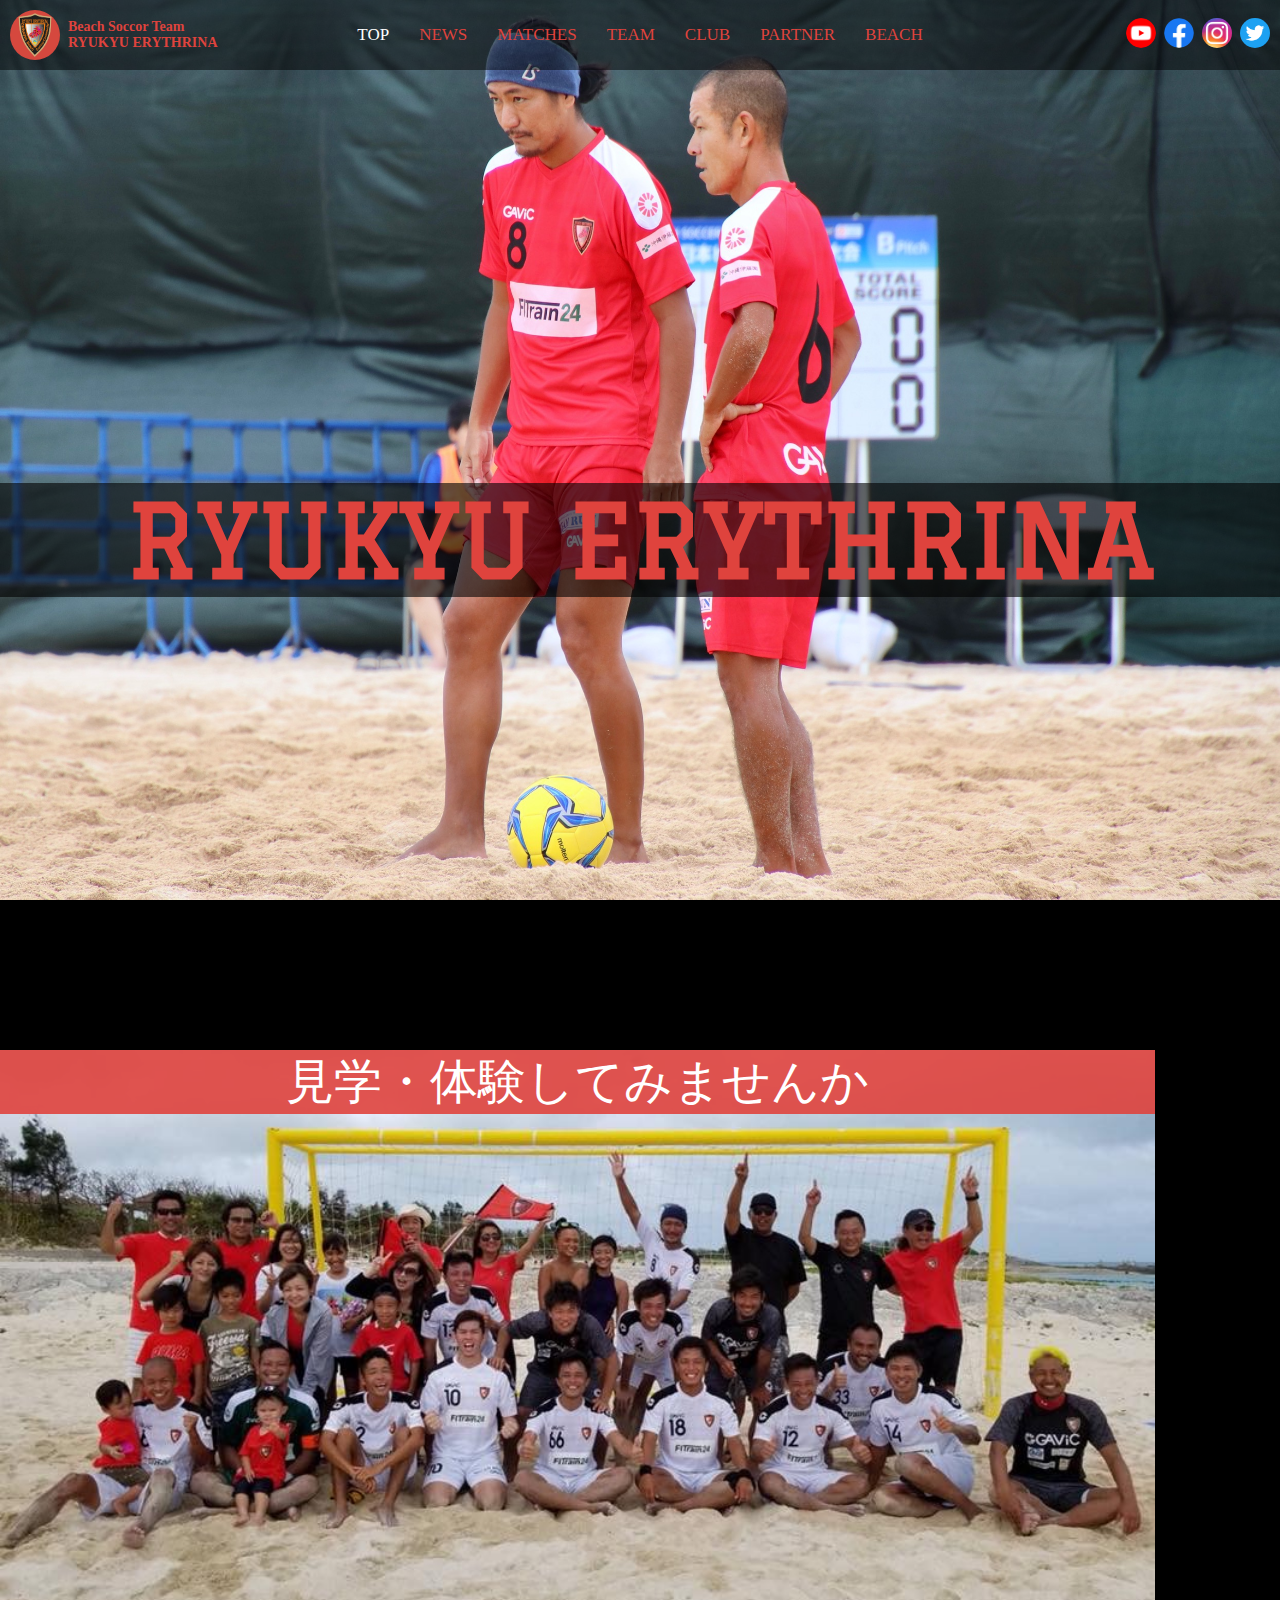
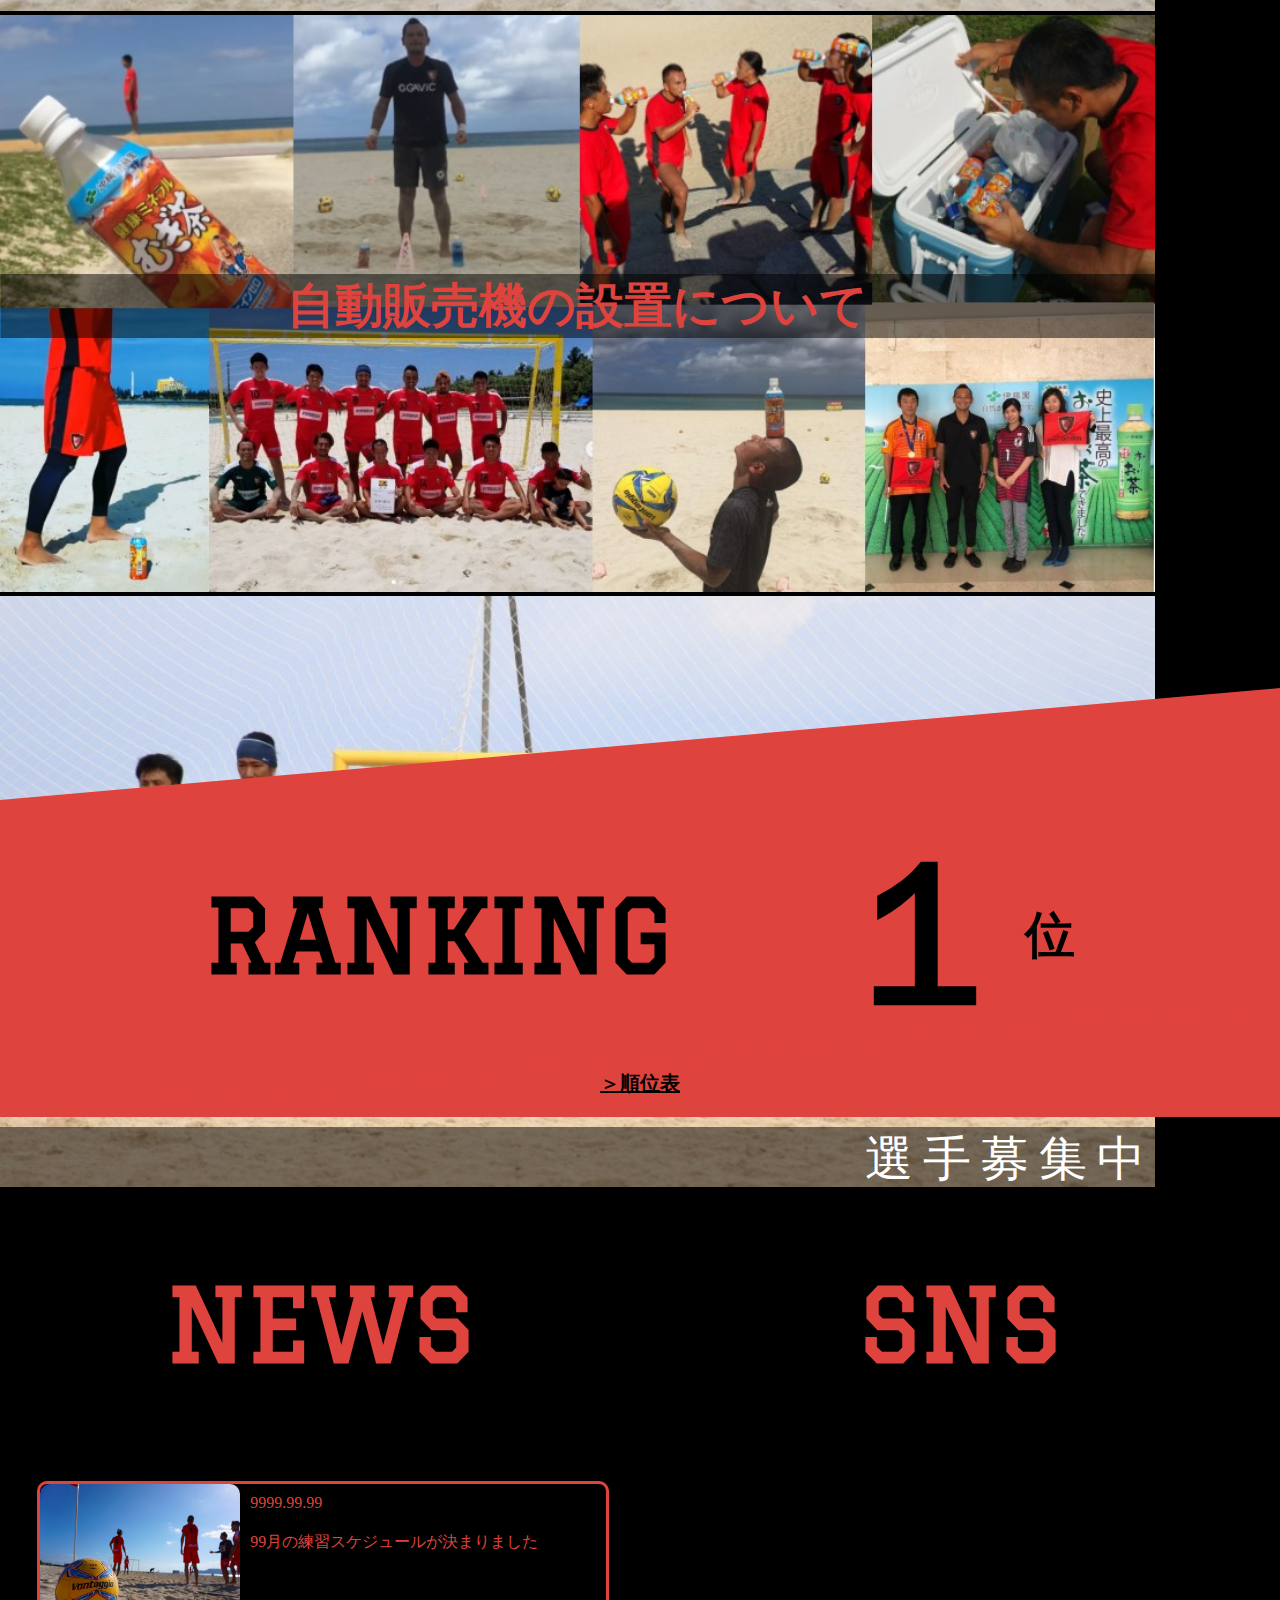
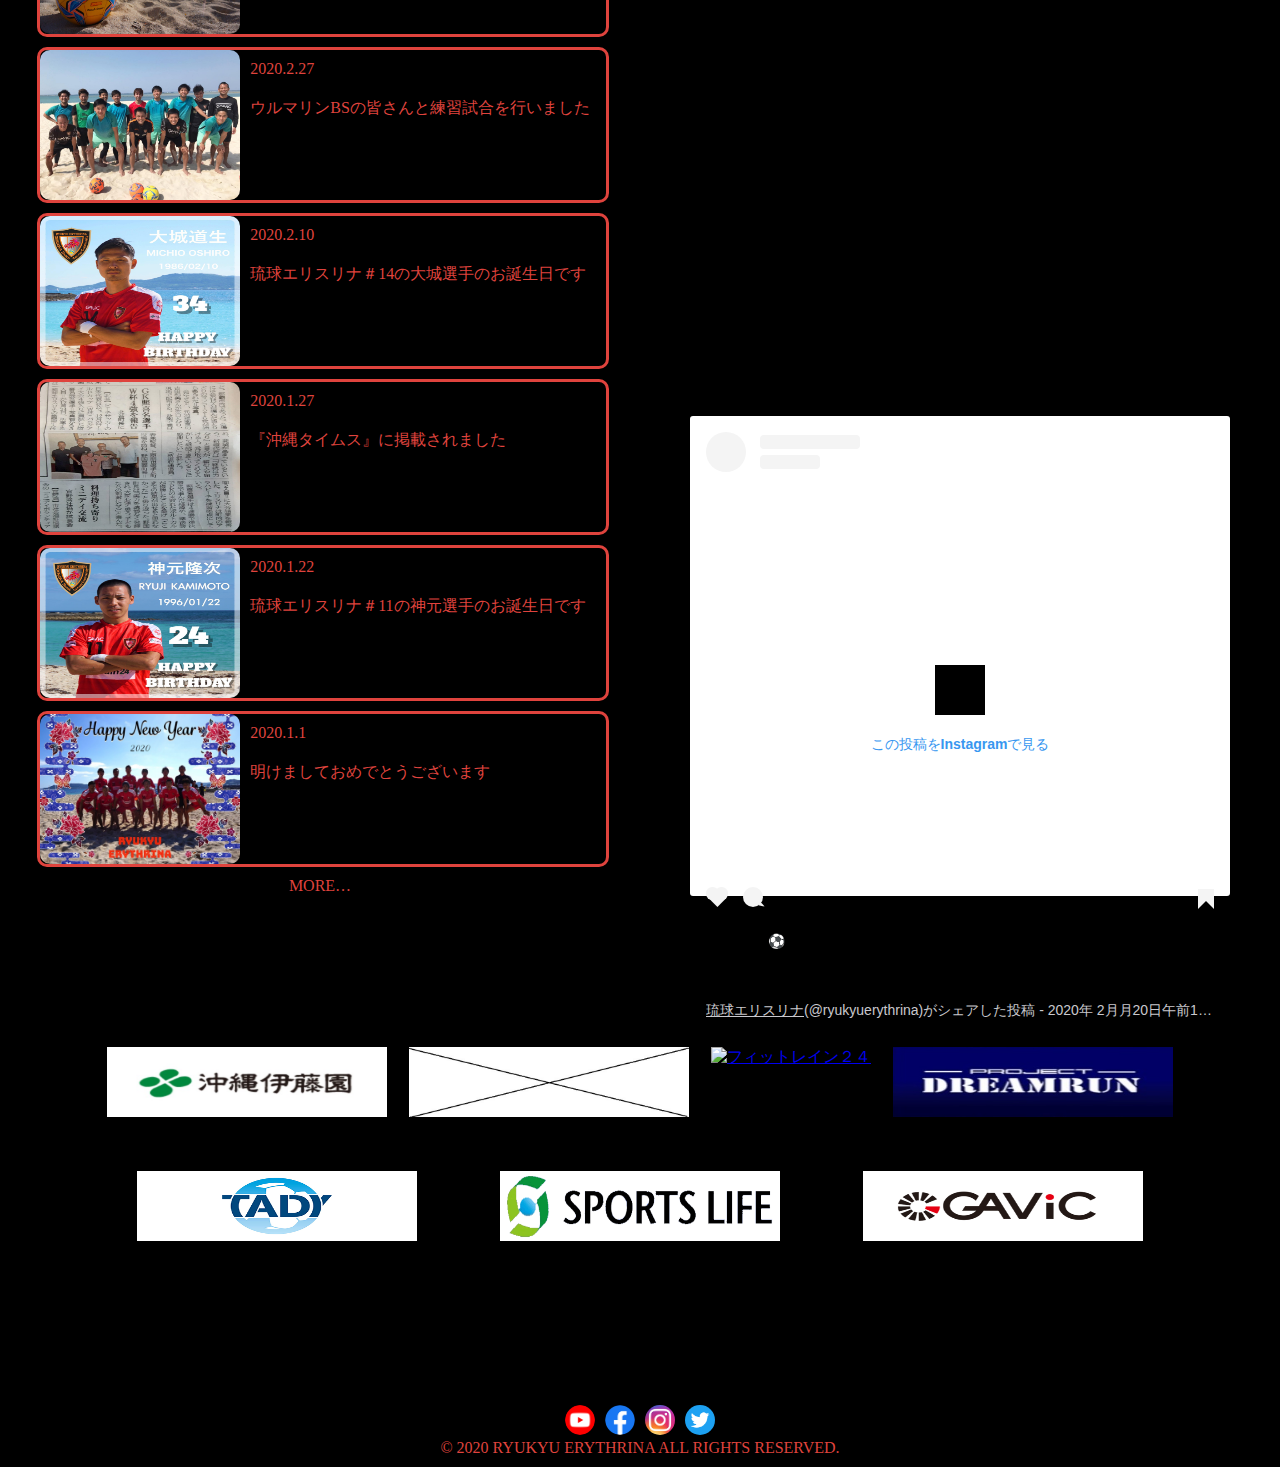
==== commit 02690a13: "k" ====
--- a/index.html
+++ b/index.html
@@ -1,14 +1,18 @@
 <!DOCTYPE html>
-<html lang="en">
+<html lang="ja">
 
 <head>
   <meta charset="UTF-8">
   <meta name="viewport" content="width=device-width, initial-scale=1.0">
-  <title>RYUKYU ERYTHRINA</title>
+  <title>琉球エリスリナ ビーチサッカーチーム | RYUKYU ERYTHRINA Beach Soccor Team</title>
+  <meta name="discription" content="沖縄県で活動しているビーチサッカーチーム「琉球エリスリナ」のウェブサイトです。">
+  <meta name="keywords" content="沖縄, ビーチサッカー, ビーチ, サッカー, でいご,">
   <link rel="stylesheet" href="https://cdnjs.cloudflare.com/ajax/libs/Swiper/5.3.7/css/swiper.min.css">
+  <link href="https://fonts.googleapis.com/css2?family=Graduate&display=swap" rel="stylesheet">
   <link rel="stylesheet" href="./style.css">
   <link rel="stylesheet" href="./reset.css">
 </head>
+<!-- 🍔 -->
 
 <body class="toppage">
   <header>
@@ -21,41 +25,84 @@
         </span>
       </a>
     </h1>
-    <ul class="main_nav">
-      <li class="nav-top"><a href="./index.html">TOP</a></li>
-      <li class="nav-news"><a href="./news.html">NEWS</a></li>
-      <li class="nav-matches"><a href="./matches.html">MATCHES</a></li>
-      <li class="nav-team"><a href="./team.html">TEAM</a></li>
-      <li class="nav-club"><a href="./club.html">CLUB</a></li>
-      <li class="nav-partner"><a href="./partner.html">PARTNER</a></li>
-      <li class="nav-access"><a href="./beach.html">BEACH</a></li>
+    <ul class="main_nav pc">
+      <li class="nav-top pc"><a href="./index.html">TOP</a></li>
+      <li class="nav-news pc"><a href="./news.html">NEWS</a></li>
+      <li class="nav-matches pc"><a href="./matches.html">MATCHES</a></li>
+      <li class="nav-team pc"><a href="./team.html">TEAM</a></li>
+      <li class="nav-club pc"><a href="./club.html">CLUB</a></li>
+      <li class="nav-partner pc"><a href="./partner.html">PARTNER</a></li>
+      <li class="nav-access pc"><a href="./beach.html">BEACH</a></li>
     </ul>
-    <ul class="sub_nav">
-      <li>
+    <ul class="sub_nav pc">
+      <li class="pc">
         <a href="./making.html"><img class="shake" src="./img/sns_YouTube_logo.png" alt="YouTube"></a>
       </li>
-      <li>
+      <li class="pc">
         <a href="https://www.facebook.com/beachsoccerclub.okinawa/" target="blank"><img class="shake"
             src="./img/sns_Facebook_logo.png" alt="Facebook"></a>
       </li>
-      <li>
+      <li class="pc">
         <a href="https://www.instagram.com/ryukyuerythrina/" target="blank"><img class="shake"
             src="./img/sns_Instagram_logo.png" alt="Instagram"></a>
       </li>
-      <li>
+      <li class="pc">
         <a href="./making.html"><img class="shake" src="./img/sns_Twitter_logo.png" alt="Twittwr"></a>
       </li>
     </ul>
+
+
+    <input type="checkbox" class="check sp" id="checked">
+    <label class="menu-btn sp" for="checked">
+      <span class="bar top"></span>
+      <span class="bar middle"></span>
+      <span class="bar bottom"></span>
+      <span class="menu-btn__text">MENU</span>
+    </label>
+    <label class="close-menu sp" for="checked"></label>
+
+
+    <nav class="drawer-menu sp">
+      <ul class="sp_nav sp">
+        <li class="nav-top"><a href="./index.html">TOP</a></li>
+        <li class="nav-news"><a href="./news.html">NEWS</a></li>
+        <li class="nav-matches"><a href="./matches.html">MATCHES</a></li>
+        <li class="nav-team"><a href="./team.html">TEAM</a></li>
+        <li class="nav-club"><a href="./club.html">CLUB</a></li>
+        <li class="nav-partner"><a href="./partner.html">PARTNER</a></li>
+        <li class="nav-access"><a href="./beach.html">BEACH</a></li>
+        <li>
+          <ul class="sp_sub_nav">
+            <li class="">
+              <a href="./making.html"><img class="shake" src="./img/sns_YouTube_logo.png" alt="YouTube"></a>
+            </li>
+            <li class="">
+              <a href="https://www.facebook.com/beachsoccerclub.okinawa/" target="blank"><img class="shake"
+                  src="./img/sns_Facebook_logo.png" alt="Facebook"></a>
+            </li>
+            <li class="">
+              <a href="https://www.instagram.com/ryukyuerythrina/" target="blank"><img class="shake"
+                  src="./img/sns_Instagram_logo.png" alt="Instagram"></a>
+            </li>
+            <li class="">
+              <a href="./making.html"><img class="shake" src="./img/sns_Twitter_logo.png" alt="Twittwr"></a>
+            </li>
+          </ul>
+        </li>
+      </ul>
+    </nav>
   </header>
 
   <main>
-    <div class="mainvisual">
+
+    <div class="mainvisual pc">
       <img src="./img/home_main_visual.jpg" alt="メインヴィジュアル">
       <h2>RYUKYU ERYTHRINA</h2>
-      <!-- <div> -->
-      <!-- <span>RYUKYU ERYTHRINA</span> -->
-      <!-- <span>OKINAWA BEACH SOCORE COMMUNITY</span> -->
-      <!-- </div> -->
+    </div>
+
+    <div class="sp_mainvisual sp">
+      <img src="./img/home_main_visual_sp.jpg" alt="メインヴィジュアル">
+      <h2>RYUKYU ERYTHRINA</h2>
     </div>
 
     <!-- スライダー全体を括るメインコンテナ -->
@@ -92,8 +139,8 @@
         </div>
       </div>
       <!-- 前後スライドへのナビゲーションボタン(矢印)を表示する場合 -->
-      <div class="swiper-button-prev"></div>
-      <div class="swiper-button-next"></div>
+      <div class="swiper-button-prev pc"></div>
+      <div class="swiper-button-next pc"></div>
       <!-- ページネーションを表示する場合 -->
       <div class="swiper-pagination"></div>
     </div>
@@ -225,7 +272,7 @@
             width="330" height="480" style="border: none; overflow: hidden;" scrolling="no" frameborder="0"
             allowTransparency="true" allow="encrypted-media" allowfullscreen="true"></iframe>
         </div>
-        <div class="inst-mv">
+        <div class="inst-mv pc">
           <blockquote class="instagram-media" data-instgrm-captioned
             data-instgrm-permalink="https://www.instagram.com/p/B8yC-F1ltxr/?utm_source=ig_embed&amp;utm_campaign=loading"
             data-instgrm-version="12" style="
@@ -447,33 +494,27 @@
     <div class="partner">
       <ul class="partner1">
         <li>
-          <a href="http://www.okinawa-itoen.jp/" target="blank"><img src="./img/okinawaitouen.jpg" alt="沖縄伊藤園"
-              width="280" height="70"></a>
-        </li>
-        <li>
-          <a href="https://gsokinawa.com/" target="blank"><img src="img/partner1.jpg" alt="ギフトショッパーズ沖縄" width="280"
-              height="70"></a>
-        </li>
-        <li>
-          <a href="https://www.fitrain24.com/" target="blank"><img src="./img/FITrain24.jpg" alt="フィットレイン２４" width="280"
-              height="70"></a>
-        </li>
-        <li>
-          <a href="http://dream-run.ucarsmp.jp/" target="blank"><img src="./img/DREAMRUN.jpg" alt="ドリームラン" width="280"
-              height="70"></a>
+          <a href="http://www.okinawa-itoen.jp/" target="blank"><img src="./img/okinawaitouen.jpg" alt="沖縄伊藤園"></a>
+        </li>
+        <li>
+          <a href="https://gsokinawa.com/" target="blank"><img src="img/partner1.jpg" alt="ギフトショッパーズ沖縄"></a>
+        </li>
+        <li>
+          <a href="https://www.fitrain24.com/" target="blank"><img src="./img/FITrain24.jpg" alt="フィットレイン２４"></a>
+        </li>
+        <li>
+          <a href="http://dream-run.ucarsmp.jp/" target="blank"><img src="./img/DREAMRUN.jpg" alt="ドリームラン"></a>
         </li>
       </ul>
       <ul class="partner2">
         <li>
-          <a href="ttps://tsubasa-stadium.jp/tennoji/" target="blank"><img src="./img/TADY.png" alt="株式会社タディ"
-              width="280" height="70"></a>
-        </li>
-        <li>
-          <a href="http://sportslife.jp/" target="blank"><img src="./img/sportslife.png" alt="スポーツライフ" width="280"
-              height="70"></a>
-        </li>
-        <li>
-          <a href="http://gavic.jp/" target="blank"><img src="./img/GAViC.png" alt="がビック" width="280" height="70"></a>
+          <a href="https://tsubasa-stadium.jp/tennoji/" target="blank"><img src="./img/TADY.png" alt="株式会社タディ"></a>
+        </li>
+        <li>
+          <a href="http://sportslife.jp/" target="blank"><img src="./img/sportslife.png" alt="スポーツライフ"></a>
+        </li>
+        <li>
+          <a href="http://gavic.jp/" target="blank"><img src="./img/GAViC.png" alt="がビック"></a>
         </li>
       </ul>
     </div>
@@ -487,7 +528,7 @@
   </p>
 
   <footer>
-    <ul class="footer_nav">
+    <ul class="footer_nav pc">
       <li>
         <a href="./making.html"><img class="shake" src="./img/sns_YouTube_logo.png" alt="YouTube"></a>
       </li>
--- a/style.css
+++ b/style.css
@@ -1,10 +1,20 @@
 @charset "UTF-8";
+
 
 * {
   background-color: black;
 }
-
-/* header */
+h2, h3, h4{
+  font-family: 'Graduate', cursive;
+  font-weight: bolder;
+}
+
+/* responsive PC*/
+@media screen and (min-width: 480px) { /* ウィンドウ幅が480px以上(=PC用)の場合に適用 tablet作るなら767に変更する */
+.sp {
+  display: none;
+}
+/* 共通header */
 header {
   width: 100%;
   background-color: rgba(0, 0, 0, 0.5);
@@ -97,7 +107,7 @@
   }
 }
 
-/* ここからpartner */
+/* 共通partner */
 .partner {
   width: 85%;
   display: flex;
@@ -106,6 +116,8 @@
 }
 .partner > .partner1 > li > a > img {
   transition: all 0.6s ease 0s;
+  width: 280px;
+  height: 70px;
 }
 .partner > .partner1 > li > a > img:hover {
   cursor: pointer;
@@ -113,6 +125,8 @@
 }
 .partner > .partner2 > li > a > img {
   transition: all 0.6s ease 0s;
+  width: 280px;
+  height: 70px;
 }
 .partner > .partner2 > li > a > img:hover {
   cursor: pointer;
@@ -128,7 +142,7 @@
   justify-content: space-around;
 }
 
-/* footer */
+/* 共通footer */
 footer {
   width: 100%;
   height: auto;
@@ -156,7 +170,7 @@
   text-align: center;
 }
 
-/* pageTop */
+/* 共通pageTop */
 #pageTop {
   position: fixed;
   bottom: 20px;
@@ -197,12 +211,12 @@
   }
 }
 
-/* indexhtml */
+/* PC > indexhtml */
 .toppage .nav-top a {
   color: white;
 }
 
-/* ここからmainvisual */
+/* PC > indexhtml > mainvisual */
 .mainvisual {
   position: relative;
   height: 100vh;
@@ -210,6 +224,9 @@
 .mainvisual > img {
   height: 100vh;
   width: 100%;
+  /* width:100%; */
+  /* max-width: 100%; */
+  /* height: auto; */
 }
 .mainvisual > h2 {
   position: absolute;
@@ -226,7 +243,7 @@
   text-align: center;
 }
 
-/* ここからswiper */
+/* PC > indexhtml > swiper */
 .swiper-container {
   width: 100%;
   height: 500px;
@@ -314,7 +331,7 @@
   background-color: rgba(0, 0, 0, 0.4);
 }
 
-/* ここからmatches */
+/* PC > indexhtml > matches */
 .matches {
   background-color: black;
   color: rgb(223, 67, 61);
@@ -398,7 +415,7 @@
   opacity: 0.7;
 }
 
-/* ここからranking*/
+/* PC > indexhtml > ranking*/
 .ranking {
   margin-top: 250px;
   position: relative;
@@ -455,7 +472,7 @@
   opacity: 0.6;
 }
 
-/* ここからnews */
+/* PC > indexhtml > info */
 .info {
   width: 100%;
   display: flex;
@@ -522,7 +539,7 @@
   height: 480px;
 }
 
-/* NEWShtml */
+/* PC > newshtml */
 .newspage .nav-news a {
   color: white;
 }
@@ -615,12 +632,14 @@
 .schedulewrap div a {
   color: rgb(223, 67, 61);
   text-decoration: none;
+  font-size: 22px;
+  margin: 15px 0;
 }
 .schedulewrap div a:hover {
   opacity: 0.7;
 }
 
-/* MATCHEShtml */
+/* PC > matcheshtml */
 .matchespage .nav-matches a {
   color: white;
 }
@@ -672,7 +691,7 @@
   background-color: rgba(223, 67, 61, 0.3);
 }
 
-/* TEAMhtml */
+/* PC > teamhtml */
 .teampage .nav-team a {
   color: white;
 }
@@ -681,7 +700,7 @@
   background-repeat: no-repeat;
   background-size: 100% 100%;
   width: 100%;
-  min-height: 3500px;
+  min-height: 4500px;
   background-attachment: fixed;
 }
 .player_wrap {
@@ -696,7 +715,7 @@
   margin: 150px auto;
 }
 .player1 {
-  width: 85%;
+  width: 80%;
   margin: 0 auto;
   display: flex;
   flex-wrap: wrap;
@@ -751,18 +770,22 @@
   font-size: 1.5em;
 }
 .profile {
+  font-size: 15px;
   width: 180px;
   padding-top: 15px;
   text-align: center;
   color: rgb(223, 67, 61);
 }
+.profile p{
+  margin-bottom: 3px;
+}
 .wanted {
-  width: 50%;
+  width: 60%;
   height: auto;
   display: flex;
   flex-flow: column;
   align-items: center;
-  text-align: center;
+  /* text-align: center; */
   background-color: white;
   color: rgb(223, 67, 61);
   font-weight: bolder;
@@ -770,20 +793,23 @@
   margin: 0 auto;
   padding: 5px;
   margin-top: 100px;
+  text-align: justify;
 }
 .wanted h4 {
   font-size: 50px;
 }
 .wanted p {
+  width: 80%;
   font-size: 25px;
   line-height: 1.5em;
-}
-.wanted .wanted-p-first {
+  margin: 15px 0;
+}
+/* .wanted .wanted-p-first {
   margin-top: 15px;
-}
-.wanted .wanted-p-last {
+} */
+/* .wanted .wanted-p-last {
   margin-bottom: 15px;
-}
+} */
 .wanted a {
   margin-top: 10px;
   color: rgb(223, 67, 61);
@@ -798,7 +824,7 @@
   transform: scale(1.2, 1.2);
 }
 
-/* CLUBhtml */
+/* PC clubhtml */
 .clubpage .nav-club a {
   color: white;
 }
@@ -905,7 +931,7 @@
   text-align: justify;
 }
 
-/* PARTNERhtml */
+/* PC > partnerhtml */
 .partnerpage .nav-partner a {
   color: white;
 }
@@ -943,6 +969,10 @@
 .partner_wrap > .partners > .partner-list a:hover {
   opacity: 0.7;
 }
+.partner_wrap > .partners > .partner-list a img {
+  width: 600px;
+  height: 200px;
+}
 .partner_wrap > .partners > .partner-list .partnerfile {
   display: flex;
   flex-flow: column;
@@ -990,7 +1020,7 @@
   transform: scale(1.2, 1.2);
 }
 
-/* BEACHhtml */
+/* PC > beachhtml */
 .accesspage .nav-access a {
   color: white;
 }
@@ -1050,6 +1080,8 @@
   opacity: 0.7;
 }
 .practiceplace iframe {
+  width: 600px;
+  height: 450px; 
   padding: 10px;
   background-color: rgba(0, 0, 0, 0.7);
   margin: 40px auto;
@@ -1066,7 +1098,7 @@
   font-size: 20px;
 }
 
-/* MAKINGhtml */
+/* PC > makinghtml */
 .making-bg img {
   width: 100%;
   height: 100vh;
@@ -1100,3 +1132,1259 @@
 .making-text div a:hover {
   opacity: 0.6;
 }
+
+
+/* 🍔 */
+/* header > .open,
+header > .close {
+  display: none;
+}
+header > input[type="checkbox"] {
+  position: absolute;
+  top: -50vw;
+  right: 0;
+} */
+/* 🍔 */
+}
+
+
+/* responsive tablet　必要なら作る？*/
+/* @media screen and (max-width: 767px) { ウィンドウ幅が最大767pxまでの場合に適用 */
+
+/* } */
+
+
+
+
+
+
+
+
+
+
+
+
+
+/* responsive smartphone*/
+@media screen and (max-width: 479px) { /*ウィンドウ幅が最大479pxまで(=sp用)の場合に適用*/
+.pc {
+  display: none;
+}
+/* 仮の画像サイズ、全て整えたら消す */
+img {
+  width: 100%;
+  height: auto;
+}
+/* SP > 共通header */
+header {
+  width: 100%;
+  background-color: rgba(0, 0, 0, 0.5);
+  display: flex;
+  justify-content: space-between;
+  /* position: absolute; */
+  z-index: 100;
+}
+.logo > a {
+  display: flex;
+  text-decoration: none;
+  margin: 10px 10px;
+}
+.logo > a > img {
+  height: 40px;
+  width: 40px;
+  border-radius: 50%;
+  margin-right: 8px;
+}
+.logo > a > .logotext {
+  color: rgb(223, 67, 61);
+  align-self: center;
+  font-size: 11px;
+}
+.logo > a > .logotext > span {
+  display: block; /*spanをブロック要素にしてstrongを折り返す*/
+}
+/* drawer */
+.drawer-menu {
+  box-sizing: border-box;
+
+
+  position: fixed;
+/* position: absolute; */
+  
+  top: 0;
+  /* right: 0; */
+  width: 100%;
+  /* height: 100%; */
+  padding: 60px 0;
+  background: #222;
+  -webkit-transition-property: all;
+  transition-property: all;
+  -webkit-transition-duration: .5s;
+  transition-duration: .5s;
+  -webkit-transition-delay: 0s;
+  transition-delay: 0s;
+  -webkit-transform-origin: right center;
+  -ms-transform-origin: right center;
+  transform-origin: right center;
+  -webkit-transform: perspective(500px) rotateY(-90deg);
+  transform: perspective(500px) rotateY(-90deg);
+  opacity: 0;
+}
+.sp_nav li {
+  width: 80%;
+  text-align: center;
+  margin: 0 auto;
+}
+.sp_nav li a {
+  display: block;
+  height: 55px;
+  line-height: 50px;
+  font-size: 14px;
+  color: rgb(223, 67, 61);
+  text-decoration: none;
+  -webkit-transition: all .8s;
+  transition: all .8s;
+}
+.sp_sub_nav {
+  display: flex;
+  justify-content: space-between;
+}
+.sp_sub_nav img {
+  height: 40px;
+  width: 40px;
+  border-radius: 50%;
+}
+/* checkbox */
+.check {
+  display: none;
+}
+/* menu button - label tag */
+.menu-btn {
+  position: relative;
+  display: block;
+  margin: 15px 20px 0 0;
+  width: 40px;
+  height: 40px;
+  font-size: 10px;
+  text-align: center;
+  cursor: pointer;
+  z-index: 3;
+}
+.bar {
+  position: absolute;
+  top: 0;
+  left: 0;
+  display: block;
+  width: 40px;
+  height: 1px;
+  background: rgb(223, 67, 61);
+  -webkit-transition: all .5s;
+  transition: all .5s;
+  -webkit-transform-origin: left top;
+  -ms-transform-origin: left top;
+  transform-origin: left top;
+}
+.bar.middle {
+  top: 10px;
+  opacity: 1;
+}
+.bar.bottom {
+  top: 20px;
+  -webkit-transform-origin: left bottom;
+  -ms-transform-origin: left bottom;
+  transform-origin: left bottom;
+}
+.menu-btn__text {
+  position: absolute;
+  top: 25px;
+  left: 0;
+  right: 0;
+  margin: auto;
+  color: rgb(223, 67, 61);
+  -webkit-transition: all .5s;
+  transition: all .5s;
+  display: block;
+  visibility: visible;
+  opacity: 1;
+}
+.menu-btn:hover .bar {
+  background: rgb(223, 67, 61);
+}
+.menu-btn:hover .menu-btn__text {
+  color: rgb(223, 67, 61);
+}
+.close-menu {
+  position: fixed;
+  top: 0;
+  /* right: 300px; */
+  width: 100%;
+  height: 100vh;
+  background: rgba(0,0,0,0);
+  cursor: url(http://theorthodoxworks.com/demo/images/cross.svg),auto;
+  -webkit-transition-property: all;
+  transition-property: all;
+  -webkit-transition-duration: .3s;
+  transition-duration: .3s;
+  -webkit-transition-delay: 0s;
+  transition-delay: 0s;
+  visibility: hidden;
+  opacity: 0;
+}
+/* checked */
+.check:checked ~ .drawer-menu {
+  -webkit-transition-delay: .3s;
+  transition-delay: .3s;
+  -webkit-transform: none;
+  -ms-transform: none;
+  transform: none;
+  opacity: 1;
+  z-index: 2;
+}
+.check:checked ~ main {
+  -webkit-transition-delay: 0s;
+  transition-delay: 0s;
+  -webkit-transform: translateX(-300px);
+  -ms-transform: translateX(-300px);
+  transform: translateX(-300px);
+}
+.check:checked ~ .menu-btn .menu-btn__text {
+  visibility: hidden;
+  opacity: 0;
+}
+.check:checked ~ .menu-btn .bar.top {
+  width: 56px;
+  -webkit-transform: rotate(45deg);
+  -ms-transform: rotate(45deg);
+  transform: rotate(45deg);
+}
+.check:checked ~ .menu-btn .bar.middle {
+  opacity: 0;
+}
+.check:checked ~ .menu-btn .bar.bottom {
+  width: 56px;
+  top: 40px;
+  -webkit-transform: rotate(-45deg);
+  -ms-transform: rotate(-45deg);
+  transform: rotate(-45deg);
+}
+.check:checked ~ .close-menu {
+  -webkit-transition-duration: 1s;
+  transition-duration: 1s;
+  -webkit-transition-delay: .3s;
+  transition-delay: .3s;
+  background: rgba(0,0,0,.5);
+  visibility: visible;
+  opacity: 1;
+  z-index: 2;
+}
+/* SP > 共通partner */
+.partner{
+  margin-top: 25px;
+  width: 100%;
+}
+.partner .partner1,
+.partner .partner2{
+/* text-align: center; */
+display: flex;
+flex-wrap: wrap;
+justify-content: space-around;
+}
+.partner .partner1 li a img,
+.partner .partner2 li a img{
+  width: 150px;
+  height: 45px;
+  margin-bottom: 15px;
+}
+/* SP > 共通pagetop */
+#pageTop {
+  position: fixed;
+  bottom: 20px;
+  right: 8px;
+  z-index: 100;
+}
+#pageTop > a {
+  display: block;
+  z-index: 999;
+  text-decoration: none;
+  text-align: center;
+}
+#pageTop > a > img {
+  width: 35px;
+  height: 35px;
+  /* line-height: 70px; */
+  border-radius: 50%;
+}
+#pageTop > a > span {
+  position: absolute;
+  color: white;
+  font-weight: bolder;
+  top: 50%;
+  left: 50%;
+  margin: 0;
+  padding: 0;
+  -ms-transform: translate(-50%, -50%);
+  -webkit-transform: translate(-50%, -50%);
+  transform: translate(-50%, -50%);
+}
+#pageTop a:hover {
+  text-decoration: none;
+}
+/* SP > 共通footer */
+footer {
+  width: 100%;
+  height: auto;
+  position: absolute;
+}
+footer > p {
+  color: rgb(223, 67, 61);
+  margin-bottom: 5px;
+  margin-top: 40px;
+  text-align: center;
+  font-size: 11px;
+}
+/* SP > indexhtml */
+/* SP > indexhtml > mainvisual */
+.sp_mainvisual {
+  width: 100%;
+  position: relative;
+  height: 100%;
+}
+.sp_mainvisual > img {
+  height: 100%;
+  width: 100%;
+}
+.sp_mainvisual > h2 {
+  position: absolute;
+  top: 65%;
+  left: 50%;
+  transform: translate(-50%, -50%);
+  margin: 0;
+  padding: 0;
+  color: rgb(223, 67, 61);
+  font-size: 50px;
+  /* font-weight: bolder; */
+  background: rgba(0, 0, 0, 0.6);
+  width: 100%;
+  text-align: center;
+  /* line-height: 1.5em; */
+}
+
+/* SP > indexhtml > swiper */
+.swiper-container{
+  width: 100%;
+  height: 220px;
+  margin-top: 30px;
+}
+.swiper-wrapper .swiper-slide a img {
+  width: 100%;
+  height: 100%;
+}
+.swiper-slide{
+  position: relative;
+}
+
+/* 体験 */
+.swiper-slide1 a .swiper-mask1 div {
+  width: 100%;
+  position: absolute;
+  font-size: 26px;
+  color: white;
+  background: rgba(223, 67, 61, 0.9);
+  text-align: center;
+  top: 0;
+  left: 0;
+}
+.swiper-slide1 a .swiper-mask1 {
+  width: 100%;
+  height: 100%;
+  position: absolute;
+  top: 0;
+  left: 0;
+}
+.swiper-slide1:hover .swiper-mask1 {
+  background-color: rgba(0, 0, 0, 0.4);
+}
+
+/* 自販機 */
+.swiper-slide2 a .swiper-mask2 div {
+  width: 100%;
+  position: absolute;
+  font-size: 26px;
+  color: rgb(223, 67, 61);
+  text-align: center;
+  font-weight: bolder;
+  background: rgba(0, 0, 0, 0.5);
+  top: 50%;
+  left: 50%;
+  -ms-transform: translate(-50%, -50%);
+  -webkit-transform: translate(-50%, -50%);
+  transform: translate(-50%, -50%);
+  margin: 0;
+  padding: 0;
+}
+.swiper-slide2 .swiper-mask2 {
+  width: 100%;
+  height: 100%;
+  position: absolute;
+  top: 0;
+  left: 0;
+}
+.swiper-slide2:hover .swiper-mask2 {
+  background-color: rgba(0, 0, 0, 0.4);
+}
+
+/* 選手募集 */
+.swiper-slide3 a .swiper-mask3 div {
+  width: 100%;
+  position: absolute;
+  font-size: 26px;
+  color: white;
+  background: rgba(0, 0, 0, 0.5);
+  text-align: right;
+  bottom: 0;
+  letter-spacing: 10px;
+}
+.swiper-slide3 .swiper-mask3 {
+  width: 100%;
+  height: 100%;
+  position: absolute;
+  top: 0;
+  left: 0;
+}
+.swiper-slide3:hover .swiper-mask3 {
+  background-color: rgba(0, 0, 0, 0.4);
+}
+
+/* SP > indexhtml > matches */
+.matches {
+  /* background-color: black; */
+  color: rgb(223, 67, 61);
+  /* height: 50vh; */
+  display: flex;
+  flex-flow: column;
+  align-items: center;
+  /* justify-content: space-around; */
+  margin-top: 50px;
+}
+.matches > h3 {
+  font-size: 45px;
+  margin-bottom: 30px;
+}
+.Wmatches {
+  /* display: flex; */
+  /* justify-content: space-around; */
+  width: 100%;
+  height: 50%;
+}
+.latest,
+.next {
+  border: 3px solid rgb(223, 67, 61);
+  border-radius: 10px;
+  height: 100%;
+  width: 95%;
+  height: 100%;
+  margin: 20px auto;
+}
+.latest p,
+.next p {
+  font-size: 25px;
+  background: rgb(223, 67, 61);
+  text-align: center;
+  color: #000;
+  font-weight: bold;
+  letter-spacing: 0.05em;
+  width: 100%;
+}
+.latestlist,
+.nextlist {
+  padding-top: 16px;
+  width: 100%;
+  display: flex;
+  flex-flow: column;
+  align-items: center;
+}
+.latestmain,
+.nextmain {
+  width: 100%;
+}
+.latestmain > table,
+.nextmain > table {
+  width: 100%;
+  border-collapse: collapse;
+  border-spacing: 0;
+}
+.latestmain > table th,
+.latestmain > table td,
+.nextmain > table th,
+.nextmain > table td {
+  width: 30%;
+  padding: 10px 0;
+  text-align: center;
+}
+.latestmain > table th,
+.nextmain > table th {
+  font-size: 40px;
+}
+.latestmain > table td,
+.nextmain > table td {
+  font-size: 14px;
+  font-weight: bold;
+}
+.latestmain tr .nextmain tr {
+  display: flex;
+  justify-content: space-around;
+  align-items: center;
+}
+.latestmore,
+.nextmore{
+  margin-bottom: 10px;
+}
+.Wmatches a {
+  color: rgb(223, 67, 61);
+  text-decoration: none;
+}
+
+/* SP > indexhtml > ranking*/
+.ranking {
+  margin-top: 50px;
+  position: relative;
+  z-index: 0;
+  background-color: rgb(223, 67, 61);
+}
+.ranking:after {
+  content: "";
+  position: absolute;
+  left: 0;
+  top: 0;
+
+  /*四角形を傾ける*/
+  transform: skewY(-5deg);
+  transform-origin: bottom left;
+
+  z-index: -1;
+  width: 100%;
+  height: 100%;
+  background: rgb(223, 67, 61);
+}
+.rank-center {
+  width: 100%;
+  margin: 0 auto;
+  display: flex;
+  align-items: center;
+  justify-content: space-around;
+}
+.ranking h3 {
+  font-size: 40px;
+}
+.rank-contents {
+  display: flex;
+  align-items: center;
+}
+.ranking .number {
+  font-size: 45px;
+  font-weight: bolder;
+}
+.ranking .place {
+  font-size: 30px;
+  font-weight: bolder;
+}
+.standings {
+  font-weight: bold;
+  font-size: 15px;
+  padding-bottom: 10px;
+  text-align: center;
+}
+.standings a {
+  color: #000;
+}
+
+/* SP > indexhtml > info */
+.info {
+  width: 100%;
+  margin-top: 50px;
+}
+.info > .news {
+  width: 100%;
+}
+.info > .sns {
+  width: 100%;
+  margin-top: 50px;
+}
+.info > .news > h3 {
+  font-size: 45px;
+  color: rgb(223, 67, 61);
+  margin-bottom: 50px;
+  text-align: center;
+}
+.ns-contents > li {
+  border: 2px solid rgb(223, 67, 61);
+  border-radius: 10px;
+  margin-bottom: 10px;
+}
+.ns-contents > li > a {
+  display: flex;
+  text-decoration: none;
+}
+.ns-contents > li > a > img {
+  width: 150px;
+  height: 130px;
+  border-radius: 10px;
+}
+.ns-contents > li > a > div > p {
+  color: rgb(255, 255, 255);
+  padding: 8px;
+  font-size: 16px;
+}
+.info > .news > .ns-more {
+  text-align: center;
+  margin-top: 30px;
+}
+.info > .news > .ns-more > a {
+  color: rgb(223, 67, 61);
+  text-decoration: none;
+}
+.sns .inst-mv .instagram-media {
+  height: 480px;
+}
+.sns .fb-mv iframe{
+  width: 100%;
+  height: 630px;
+}
+.sns .inst-mv{
+  min-width: 100%;
+}
+
+/* SP > newshtml */
+.newshtml {
+  width: 100%;
+  height: 100%;
+  padding-top: 50px;
+  color: rgb(223, 67, 61);
+  display: flex;
+  flex-flow: column;
+  align-items: center;
+}
+.newshtml .newswrap {
+  width: 100%;
+  display: flex;
+  flex-flow: column;
+  align-items: center;
+}
+.newshtml .NEW,
+.newshtml .sch {
+  padding-bottom: 50px;
+  font-size: 45px;
+}
+.newshtml .tra {
+  font-size: 45px;
+}
+.newshtml .news-contents {
+  width: 90%;
+  display: flex;
+  flex-flow: column;
+  align-items: center;
+}
+.newshtml .news-contents li {
+  width: 100%;
+  border-bottom: 2px solid rgb(223, 67, 61);
+  padding-bottom: 30px;
+  margin-bottom: 30px;
+}
+.newshtml .news-contents li a {
+  color: rgb(255, 255, 255);
+  display: flex;
+  text-decoration: none;
+}
+.newshtml .news-contents li a img {
+  width: 150px;
+  height: 130px;
+  border-radius: 10px;
+  margin: 0 10px;
+}
+.newshtml .news-contents li a .caption {
+  padding: 0 10px;
+}
+.newshtml .news-contents li a .caption p:last-child{
+  padding-top: 15px;
+}
+.schedulewrap {
+  width: 100%;
+  display: flex;
+  flex-flow: column;
+  align-items: center;
+  padding-top: 50px;
+}
+.schedulewrap table {
+  width: 95%;
+  border-collapse: collapse;
+  border: 2px solid white;
+  color: white;
+  text-align: center;
+}
+.yearmonth th {
+  font-size: 20px;
+  padding: 15px;
+}
+.daysofweek th {
+  font-size: 20px;
+  padding: 15px 0;
+  background-color: rgba(255, 255, 255, 0.5);
+  border: 1px solid white;
+}
+.schedulewrap table tr td {
+  width: 13%;
+  padding: 10px 0 30px 0;
+  border: 1px solid white;
+}
+.schedulewrap table tr .nonpadding {
+  padding-bottom: 0;
+  background-color: white;
+  color: #000;
+}
+.trainingclolor {
+  background-color: rgb(223, 67, 61);
+}
+.schedulewrap div {
+  margin-top: 50px;
+  margin-bottom: 30px;
+  display: flex;
+  flex-flow: column;
+  align-items: center;
+  text-align: center;
+}
+.schedulewrap div a {
+  color: rgb(223, 67, 61);
+  text-decoration: none;
+  font-size: 22px;
+  margin: 15px 0;
+}
+.schedulewrap div p {
+  width: 90%;
+}
+
+/* SP > matcheshtml */
+
+.matcheranking {
+  width: 100%;
+  height: 100%;
+  color: rgb(223, 67, 61);
+  margin-top: 30px;
+}
+.sp-allmatches2020,
+.allmatches2020,
+.all-standings {
+  display: flex;
+  flex-flow: column;
+  align-items: center;
+  /* margin: 50px 0; */
+}
+.matcheranking h3 {
+  /* padding: 50px 0; */
+  margin: 50px 0;
+  font-size: 40px;
+}
+.sp-allmatches2020 > table,
+.allmatches2020 > table {
+  width: 90%;
+  border-collapse: separate;
+  border-spacing: 0 30px;
+}
+
+.sp-allmatches2020 > table th,
+.allmatches2020 > table th{
+  padding: 10px 0;
+  text-align: center;
+  vertical-align: middle;
+}
+.sp-allmatches2020 > table td,
+.allmatches2020 > table td {
+  text-align: center;
+  display: block;
+}
+.sp-allmatches2020 > table tr:nth-child(2n),
+.allmatches2020 > table tr:nth-child(2n) {
+  background-color: rgba(255, 255, 255, 0.15);
+}
+.all-standings > table {
+  width: 90%;
+  border-collapse: collapse;
+  border-spacing: 0;
+  margin-top: 30px;
+  margin-bottom: 100px;
+}
+.all-standings > table th,
+.all-standings > table td {
+  padding: 10px 0;
+  text-align: center;
+}
+.all-standings > table th {
+  font-size: 20px;
+}
+.all-standings > table td {
+  font-size: 17px;
+}
+.all-standings > table tr:first-child {
+  background-color: rgba(223, 67, 61, 0.3);
+}
+
+/* PC > teamhtml */
+.player_fix {
+  background: url(./img/sp_team.jpg);
+  background-repeat: no-repeat;
+  background-size: 100% 100%;
+  width: 100%;
+  min-height: 4800px;
+  background-attachment: fixed;
+}
+.player_wrap {
+  position: absolute;
+}
+.player_wrap h3 {
+  width: 100%;
+  font-size: 45px;
+  color: rgb(223, 67, 61);
+  background-color: rgba(0, 0, 0, 0.7);
+  text-align: center;
+  margin: 30px auto;
+}
+.player1 {
+  width: 98%;
+  margin: 0 auto;
+  /* display: flex; */
+  /* flex-wrap: wrap; */
+  /* justify-content: space-around; */
+}
+.person {
+  background-color: white;
+  margin: 50px 0;
+  display: flex;
+  /* border: 4px solid white; */
+}
+.person .personimg {
+  width: 65%;
+  height: 280px;
+  position: relative;
+}
+.player1 li img {
+  width: 100%;
+  height: 280px;
+}
+.person .personimg > div {
+  width: 100%;
+  height: 13%;
+  position: absolute;
+  bottom: 0;
+  display: flex;
+  justify-content: center;
+  align-items: center;
+  z-index: 0;
+  background-color: rgb(0, 0, 0);
+}
+.person .personimg > div:after {
+  content: "";
+  position: absolute;
+  left: 0;
+  top: 0;
+
+  /*四角形を傾ける*/
+  transform: skewY(-5deg);
+  transform-origin: bottom left;
+
+  z-index: -1;
+  width: 100%;
+  height: 100%;
+  background-color: rgb(0, 0, 0);
+}
+.person .personimg > div p{
+  color: rgb(223, 67, 61);
+  font-weight: bolder;
+}
+.person .personimg > div p strong{
+  font-size: 1em;
+}
+.profile {
+  font-size: 14px;
+  font-weight: bold;
+  width: 35%;
+  padding-top: 15px;
+  text-align: center;
+  color: rgb(223, 67, 61);
+}
+.profile p{
+  margin-bottom: 3px;
+}
+.wanted {
+  width: 95%;
+  height: auto;
+  display: flex;
+  flex-flow: column;
+  align-items: center;
+  /* text-align: center; */
+  text-align: justify;
+  background-color: white;
+  color: rgb(223, 67, 61);
+  font-weight: bolder;
+  border-radius: 5px;
+  margin: 0 auto;
+  padding: 5px;
+  margin-top: 100px;
+}
+.wanted h4 {
+  font-size: 35px;
+}
+.wanted p {
+  font-size: 17px;
+  line-height: 1.5em;
+}
+.wanted .wanted-p-first {
+  margin-top: 15px;
+}
+.wanted .wanted-p-last {
+  margin-bottom: 15px;
+}
+.wanted a {
+  margin-top: 10px;
+  color: rgb(223, 67, 61);
+  text-decoration: none;
+  /* transition: all 0.6s ease 0s; */
+}
+.wanted .wantedmap {
+  margin-bottom: 10px;
+}
+
+/* SP clubhtml */
+.club-fx {
+  background: url(./img/sp_club.jpg);
+  background-repeat: no-repeat;
+  background-size: 100% 100%;
+  width: 100%;
+  height: 2500px;
+  background-attachment: fixed;
+  display: flex;
+  flex-flow: column;
+  align-items: center;
+}
+.club-bg {
+  background-color: rgba(255, 255, 255, 0.3);
+  /* width: 98%; */
+  height: 3500px;
+}
+.club-bg h3 {
+  width: 100%;
+  font-size: 35px;
+  color: rgb(223, 67, 61);
+  background-color: rgba(0, 0, 0, 0.7);
+  text-align: center;
+  margin: 50px auto 30px auto;
+}
+.club-erythrina-text {
+  width: 100%;
+  display: flex;
+  flex-direction: column;
+  align-items: center;
+}
+.club-erythrina img {
+  width: 200px;
+  height: 200px;
+  border-radius: 50%;
+}
+.club-erythrina p {
+  /* width: 85%; */
+  margin-top: 30px;
+  color: rgb(223, 67, 61);
+  font-size: 16px;
+  background-color: rgba(0, 0, 0, 0.7);
+  padding: 15px 10px;
+  text-align: justify;
+}
+.emblem-text {
+  width: 100%;
+  display: flex;
+  flex-direction: column;
+  align-items: center;
+}
+.emblem img {
+  width: 200px;
+  height: 200px;
+  border-radius: 50%;
+}
+.emblem-text p {
+  /* width: 85%; */
+  margin-top: 30px;
+  color: rgb(223, 67, 61);
+  font-size: 16px;
+  background-color: rgba(0, 0, 0, 0.7);
+  padding: 15px 10px;
+  text-align: justify;
+}
+.club-history-text {
+  width: 100%;
+  display: flex;
+  flex-direction: column;
+  align-items: center;
+}
+.club-history-text tr {
+  height: 50px;
+}
+.club-history-text td {
+  display: block;
+}
+.club-history table {
+  /* width: 85%; */
+  margin-top: 30px;
+  color: rgb(223, 67, 61);
+  font-size: 16px;
+  background-color: rgba(0, 0, 0, 0.7);
+  display: flex;
+  flex-direction: column;
+  align-items: center;
+  padding: 15px 10px;
+}
+.about-beachsocor-text {
+  width: 100%;
+  display: flex;
+  flex-direction: column;
+  align-items: center;
+}
+.about-beachsocor p {
+  /* width: 85%; */
+  margin-top: 30px;
+  color: rgb(223, 67, 61);
+  font-size: 16px;
+  background-color: rgba(0, 0, 0, 0.7);
+  padding: 15px 10px;
+  text-align: justify;
+}
+
+/* SP > partnerhtml */
+.partner_wrap {
+  color: rgb(223, 67, 61);
+  width: 100%;
+  height: 100%;
+  padding-top: 50px;
+  text-align: center;
+  /* display: flex; */
+  /* flex-flow: column; */
+  /* align-items: center; */
+}
+.partner_wrap > h3 {
+  font-size: 45px;
+  margin-bottom: 50px;
+}
+/* .partner_wrap > .partners {
+  display: flex;
+  flex-flow: column;
+  align-items: center;
+  flex-wrap: wrap;
+  justify-content: space-around;
+  width: 100%;
+  height: 100%;
+} */
+.partner_wrap > .partners > .partner-list {
+  width: 100%;
+  /* height: 500px; */
+  margin-bottom: 50px;
+  border-bottom: 3px solid;
+}
+.partner_wrap > .partners > .partner-list a {
+  text-decoration: none;
+  color: rgb(223, 67, 61);
+  font-size: 1.3em;
+}
+.partner_wrap > .partners > .partner-list a img {
+  width: 300px;
+  height: 120px;
+}
+.partner_wrap > .partners > .partner-list .partnerfile {
+  display: flex;
+  flex-flow: column;
+  align-items: center;
+  /* align-content: space-around; */
+  /* text-align: center; */
+  width: 100%;
+  margin: 50px auto;
+}
+.partner_wrap > .partners > .partner-list .partnerfile a {
+  margin: 8px auto;
+  /* text-align: center; */
+}
+.partner_wrap > .partners > .partner-list .partnerfile p {
+  width: 90%;
+  text-align: justify;
+  margin: 8px auto;
+}
+.partner_wrap > .partners > .partner-list .partnerfile div {
+  text-align: center;
+}
+.withpartner {
+  margin: 100px auto;
+  padding: 10px 0;
+  width: 95%;
+  border: 3px solid;
+  display: flex;
+  flex-flow: column;
+  align-items: center;
+}
+.withpartner h4 {
+  font-size: 20px;
+}
+.withpartner p {
+  margin: 10px auto;
+  width: 90%;
+  text-align: justify;
+}
+.withpartner a {
+  color: rgb(223, 67, 61);
+  text-decoration: none;
+  /* transition: all 0.6s ease 0s; */
+}
+/* .withpartner a:hover {
+  cursor: pointer;
+  transform: scale(1.2, 1.2);
+} */
+
+/* SP > beachhtml */
+.beach_fix {
+  background: url(./img/sp_tropicalbeach.jpg);
+  background-repeat: no-repeat;
+  background-size: 100% 100%;
+  background-attachment: fixed;
+  color: rgb(223, 67, 61);
+  width: 100%;
+  height: 1250px;
+  display: flex;
+  flex-flow: column;
+  align-items: center;
+}
+.practiceplace {
+  /* width: 80%; */
+  min-height: 1200px;
+  background-color: rgba(255, 255, 255, 0.3);
+  display: flex;
+  flex-flow: column;
+  align-items: center;
+  padding-top: 50px;
+}
+.practiceplace > h3 {
+  width: 100%;
+  font-size: 45px;
+  background-color: rgba(0, 0, 0, 0.7);
+  text-align: center;
+  margin-bottom: 60px;
+}
+.practiceplace > h4 {
+  width:80%;
+  font-size: 23px;
+  background-color: rgba(0, 0, 0, 0.7);
+  text-align: center;
+  margin-bottom: 40px;
+}
+.practiceplace .tropicalbeach {
+  width: 100%;
+  background-color: rgba(0, 0, 0, 0.7);
+  display: flex;
+  flex-flow: column;
+  align-items: center;
+  margin-bottom: 30px;
+}
+.practiceplace p {
+  text-align: justify;
+  /* margin: 5px; */
+  padding: 15px;
+}
+.beach_fix a {
+  text-decoration: none;
+  color: rgb(223, 67, 61);
+  margin-bottom: 10px;
+}
+.practiceplace iframe {
+  width: 98%;
+  height: 98%;
+  padding: 2px;
+  background-color: rgba(0, 0, 0, 0.7);
+  margin: 40px auto;
+}
+.coution {
+  width: 100%;
+  background-color: rgba(0, 0, 0, 0.7);
+  display: flex;
+  flex-flow: column;
+  align-items: center;
+  text-align: justify;
+}
+.coution p a strong {
+  font-size: 15px;
+}
+
+/* SP > makinghtml */
+.making-bg img {
+  width: 100%;
+  height: 50vh;
+}
+.making-text {
+  width: 100%;
+  display: flex;
+  flex-direction: column;
+  align-items: center;
+  position: relative;
+}
+.making-text {
+  top: 35%;
+  left: 50%;
+  margin: 0;
+  padding: 0;
+  transform: translate(-50%, -50%);
+  position: absolute;
+}
+.making-text p {
+  font-size: 45px;
+  font-family: 'Graduate', cursive;
+  font-weight: bolder;
+  color: rgb(223, 67, 61);
+  margin-bottom: 50px;
+}
+.making-text div a {
+  color: rgb(223, 67, 61);
+  font-size: 20px;
+  font-weight: bold;
+  text-decoration: none;
+}
+
+}
+
+
+
+
+
+
+/* 🍔 */
+/* header > input[type="checkbox"] {
+  position: absolute;
+  top: -50vw;
+  right: 0;
+}
+.open,
+.close {
+  display: block;
+}
+.open {
+  position: absolute;
+}
+header ul  {
+  position: absolute;
+  left: -250px;
+  height: 100%;
+  transition: all 0.2s;
+  background: #ffffff;
+}
+input[type="checkbox"]:checked ~ ul {
+  left: 0;
+}
+input[type="checkbox"]:checked ~ .back {
+  position: absolute;
+  width: 100%;
+  height: 100%;
+} */
+/* 🍔 */
+
+
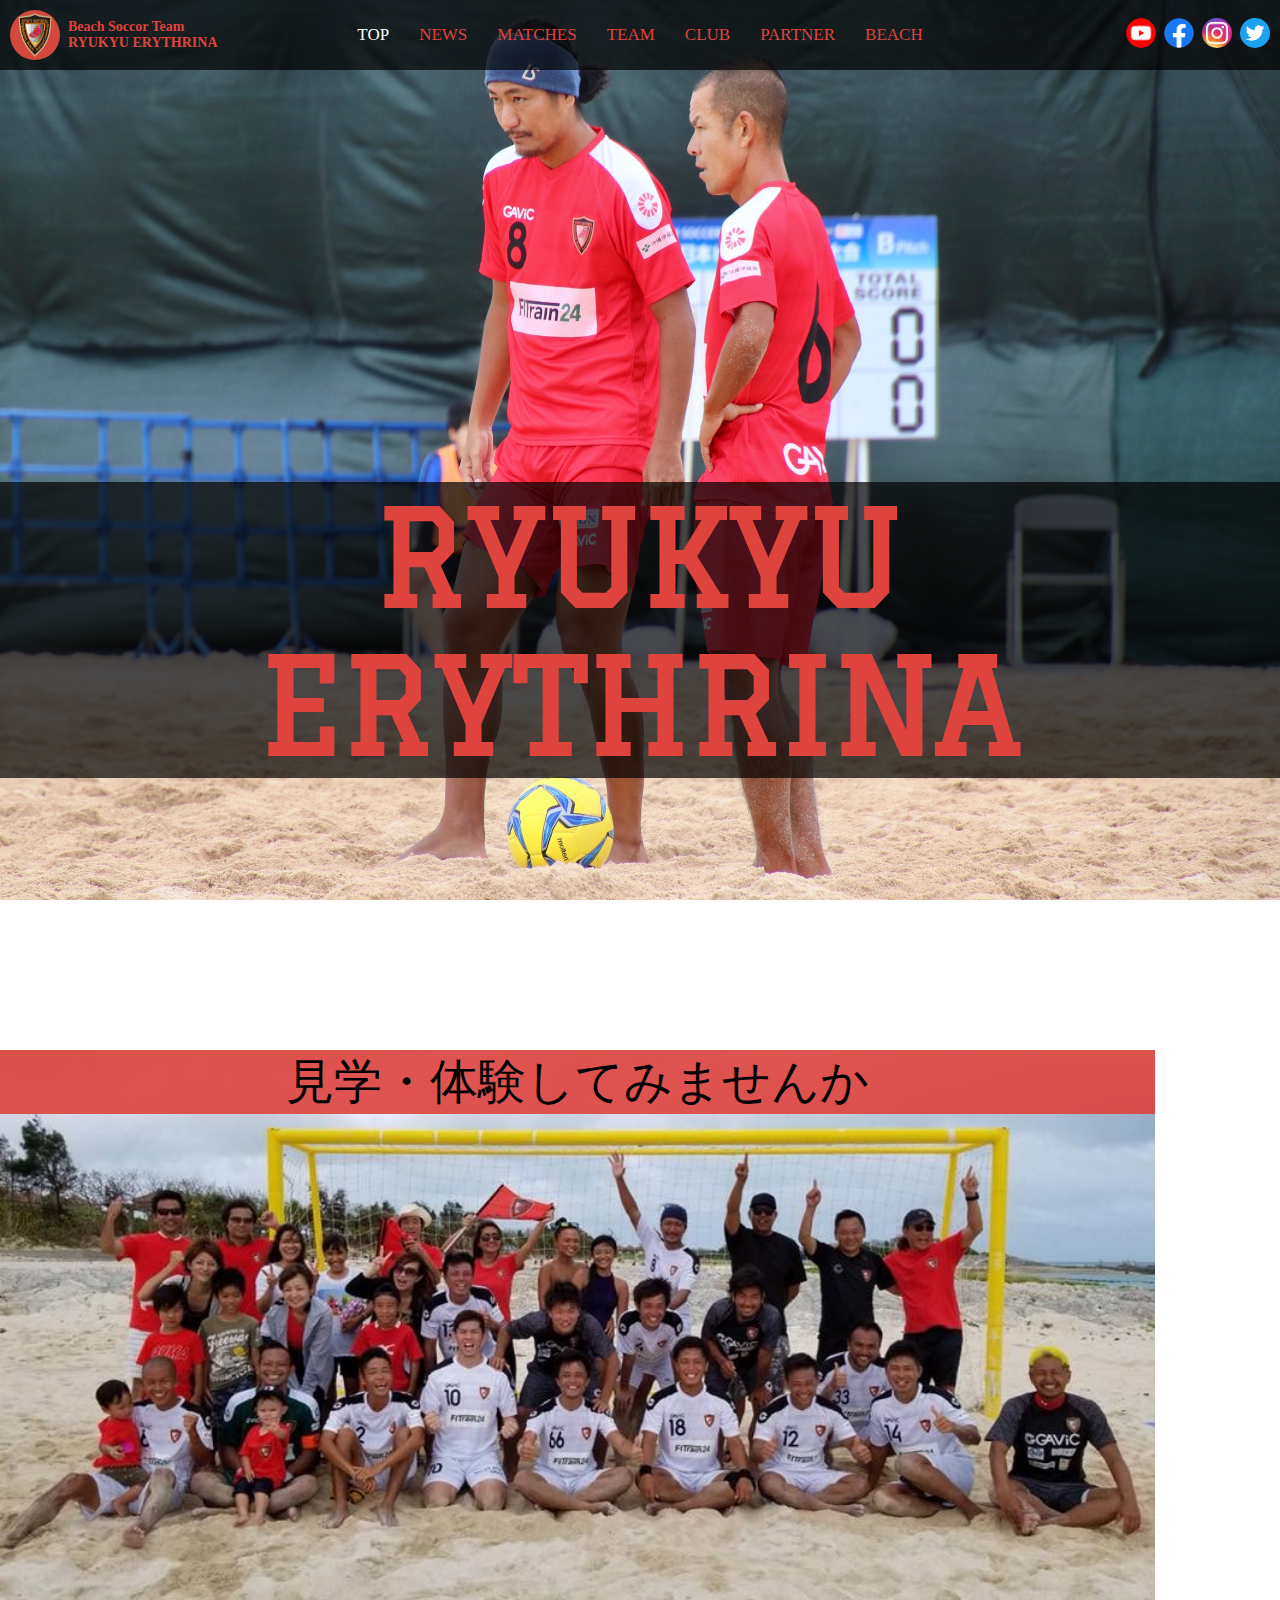
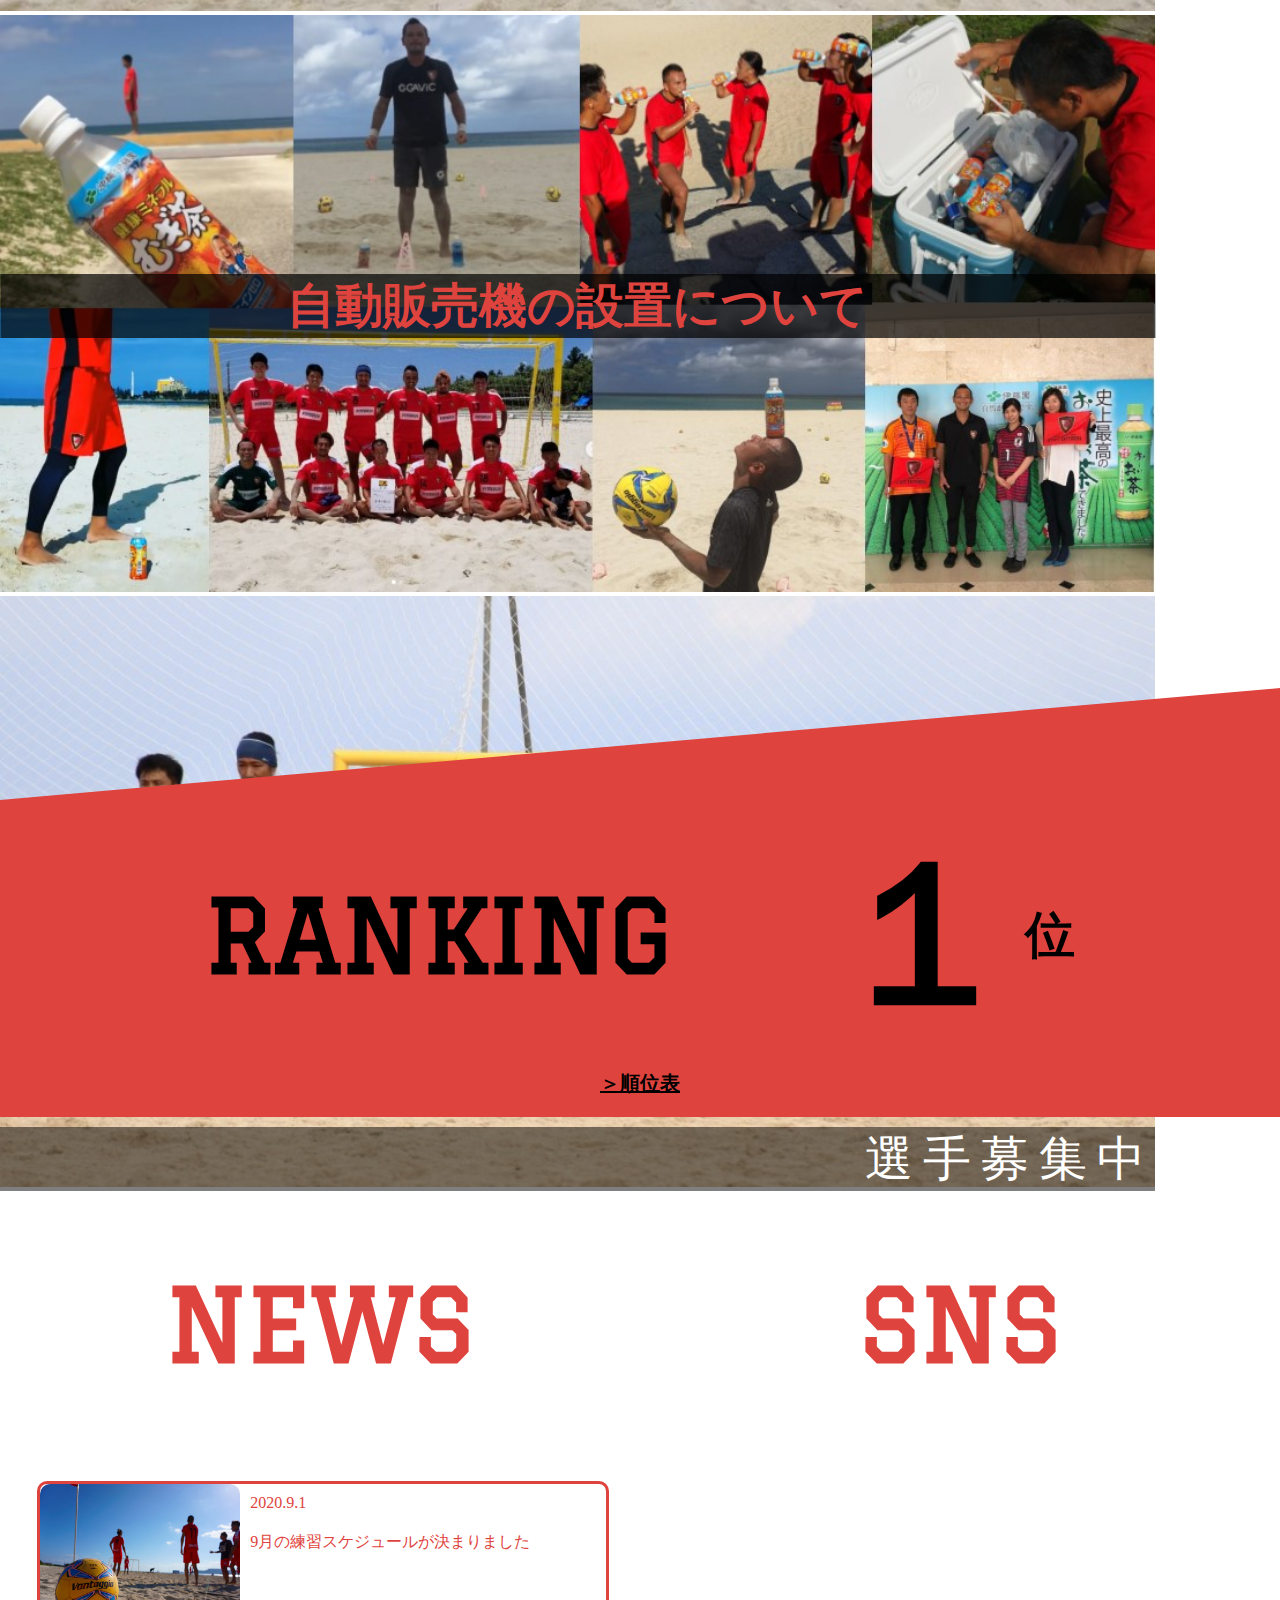
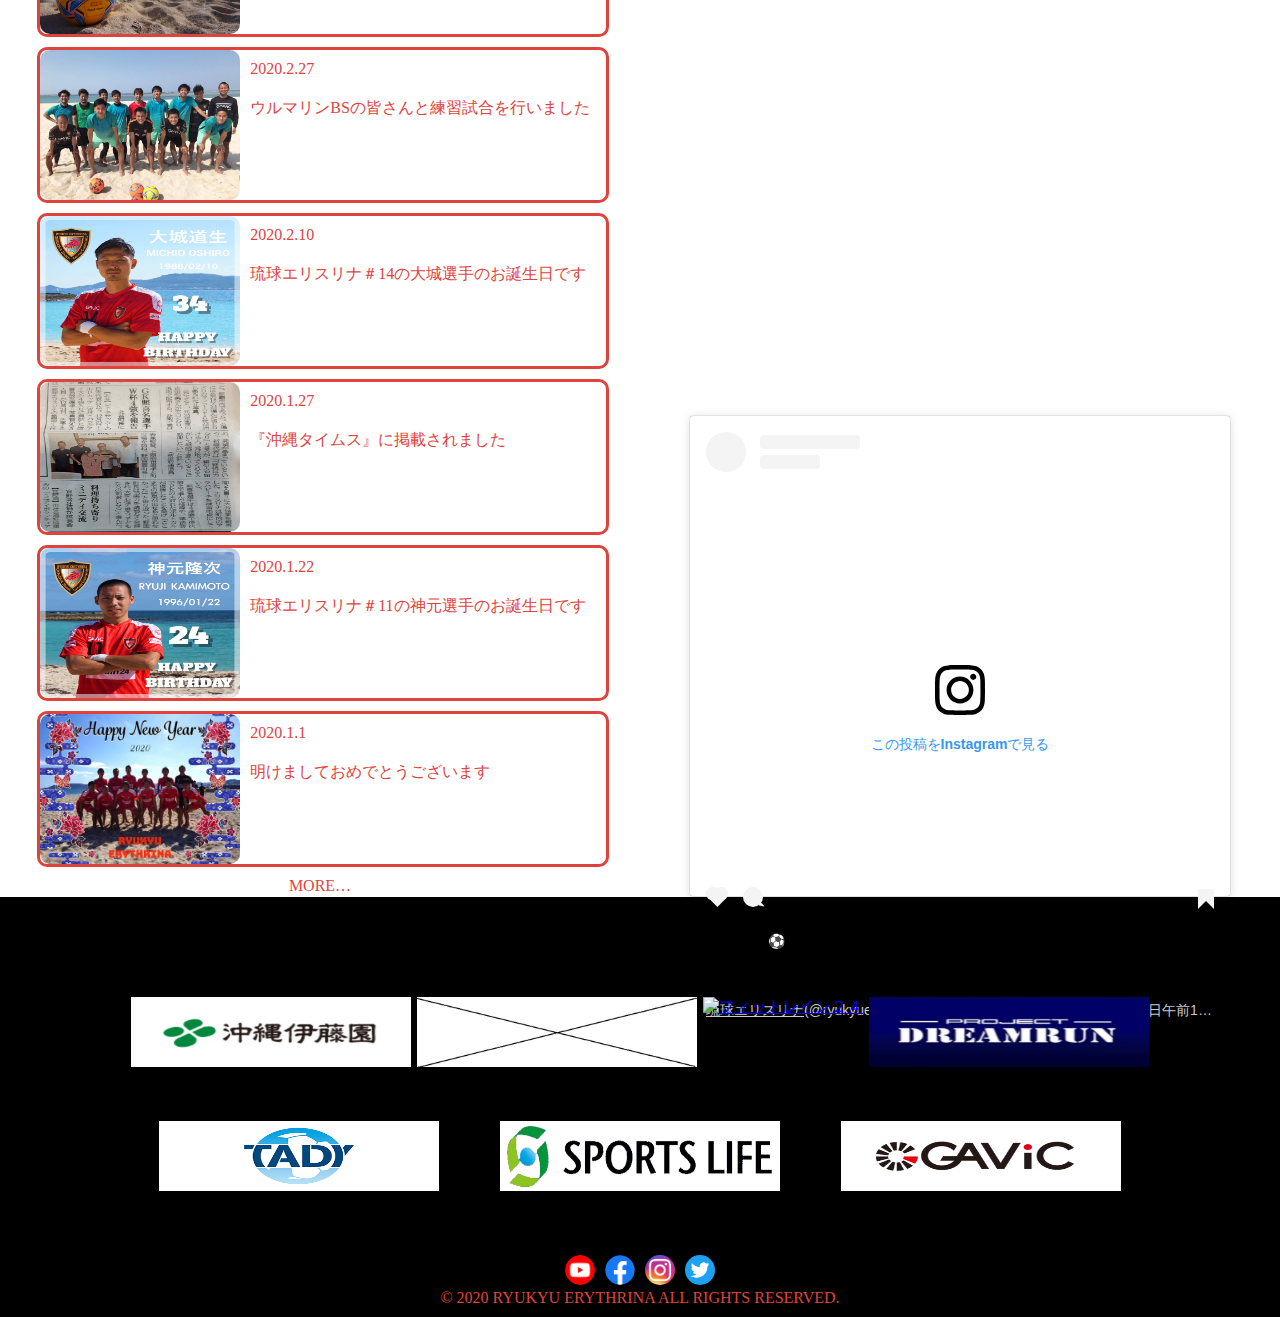
==== commit 5e64230c: "h" ====
--- a/index.html
+++ b/index.html
@@ -215,8 +215,8 @@
           <li>
             <a href="./news.html#9999.99.99"><img src="./img/news9999.99.99.jpg" alt="">
               <div class="caption">
-                <p><time>9999.99.99</time></p>
-                <p>99月の練習スケジュールが決まりました</p>
+                <p><time>2020.9.1</time></p>
+                <p>9月の練習スケジュールが決まりました</p>
               </div>
             </a>
           </li>
--- a/style.css
+++ b/style.css
@@ -1,9 +1,9 @@
 @charset "UTF-8";
 
-
+/* 
 * {
   background-color: black;
-}
+} */
 h2, h3, h4{
   font-family: 'Graduate', cursive;
   font-weight: bolder;
@@ -17,11 +17,12 @@
 /* 共通header */
 header {
   width: 100%;
-  background-color: rgba(0, 0, 0, 0.5);
+  background-color: rgba(0, 0, 0, 0.7);
   display: flex;
   justify-content: space-between;
   position: absolute;
   z-index: 100;
+  top: 0;
 }
 .logo {
   width: 20%;
@@ -109,10 +110,12 @@
 
 /* 共通partner */
 .partner {
-  width: 85%;
+  width: 100%;
   display: flex;
   flex-direction: column;
-  margin: 150px auto;
+  align-items: center;
+  padding-top: 100px;
+  background-color: black;
 }
 .partner > .partner1 > li > a > img {
   transition: all 0.6s ease 0s;
@@ -132,21 +135,24 @@
   cursor: pointer;
   transform: scale(1.1, 1.1);
 }
-.partner1 {
+.partner1,.partner2 {
+  width: 80%;
   display: flex;
   justify-content: space-around;
   margin-bottom: 50px;
 }
-.partner2 {
+/* .partner2 {
+  width: 80%;
   display: flex;
   justify-content: space-around;
-}
+} */
 
 /* 共通footer */
 footer {
   width: 100%;
   height: auto;
   position: absolute;
+  background-color: black;
 }
 .footer_nav {
   display: flex;
@@ -230,15 +236,15 @@
 }
 .mainvisual > h2 {
   position: absolute;
-  top: 60%;
+  top: 70%;
   left: 50%;
   transform: translate(-50%, -50%);
   margin: 0;
   padding: 0;
   color: rgb(223, 67, 61);
-  font-size: 100px;
+  font-size: 130px;
   font-weight: bolder;
-  background: rgba(0, 0, 0, 0.6);
+  background: rgba(0, 0, 0, 0.7);
   width: 100%;
   text-align: center;
 }
@@ -264,7 +270,7 @@
   width: 100%;
   position: absolute;
   font-size: 300%;
-  color: white;
+  color: rgb(0, 0, 0);
   background: rgba(223, 67, 61, 0.9);
   text-align: center;
   top: 0;
@@ -289,7 +295,7 @@
   color: rgb(223, 67, 61);
   text-align: center;
   font-weight: bolder;
-  background: rgba(0, 0, 0, 0.5);
+  background: rgba(0, 0, 0, 0.7);
   top: 50%;
   left: 50%;
   -ms-transform: translate(-50%, -50%);
@@ -333,7 +339,7 @@
 
 /* PC > indexhtml > matches */
 .matches {
-  background-color: black;
+  /* background-color: black; */
   color: rgb(223, 67, 61);
   height: 50vh;
   display: flex;
@@ -364,7 +370,7 @@
   font-size: 35px;
   background: rgb(223, 67, 61);
   text-align: center;
-  color: #000;
+  color: white;
   font-weight: bold;
   letter-spacing: 0.05em;
   width: 100%;
@@ -561,6 +567,7 @@
 .newshtml h3 {
   padding-bottom: 100px;
   font-size: 100px;
+  color: rgb(223, 67, 61);
 }
 .newshtml .news-contents {
   width: 100%;
@@ -598,8 +605,8 @@
 .schedulewrap table {
   width: 60%;
   border-collapse: collapse;
-  border: 2px solid white;
-  color: white;
+  border: 2px solid rgb(223, 67, 61);
+  color: rgb(223, 67, 61);
   text-align: center;
 }
 .yearmonth th {
@@ -609,22 +616,25 @@
 .daysofweek th {
   font-size: 20px;
   padding: 15px 0;
-  background-color: rgba(255, 255, 255, 0.5);
-  border: 1px solid white;
+  border: 1px solid rgb(223, 67, 61);
 }
 .schedulewrap table tr td {
   width: 13%;
   padding: 10px 0 50px 0;
-  border: 1px solid white;
+  border: 1px solid rgb(223, 67, 61);
 }
 .schedulewrap table tr .nonpadding {
   padding-bottom: 0;
+  background-color: black;
 }
 .trainingclolor {
+  color: white;
   background-color: rgb(223, 67, 61);
 }
 .schedulewrap div {
-  margin-top: 30px;
+  color: rgb(223, 67, 61);
+  margin: 30px 0;
+  font-weight: bold;
   display: flex;
   flex-flow: column;
   align-items: center;
@@ -660,21 +670,26 @@
 }
 .allmatches2020 > table {
   width: 70%;
+  height: 40vh;
   border-collapse: collapse;
   border-spacing: 0;
 }
+.allmatches2020 > table tr{
+  height: 63px;
+}
 .allmatches2020 > table th,
 .allmatches2020 > table td {
-  padding: 10px 0;
+  line-height: 63px;
   text-align: center;
 }
 .allmatches2020 > table tr:nth-child(2n) {
-  background-color: rgba(255, 255, 255, 0.15);
+  background-color: rgba(223, 67, 61, 0.3);
 }
 .all-standings > table {
-  width: 30%;
+  width: 40%;
   border-collapse: collapse;
   border-spacing: 0;
+  margin-bottom: 80px;
 }
 .all-standings > table th,
 .all-standings > table td {
@@ -695,17 +710,88 @@
 .teampage .nav-team a {
   color: white;
 }
+
 .player_fix {
   background: url(./img/team.jpg);
   background-repeat: no-repeat;
   background-size: 100% 100%;
   width: 100%;
-  min-height: 4500px;
+  height: 4200px;
   background-attachment: fixed;
-}
+  display: flex;
+  flex-flow: column;
+  align-items: center;
+}
+
 .player_wrap {
-  position: absolute;
-}
+  width: 100%;
+  height: 4200px;
+} 
+
+
+
+/* .player_fix::before{
+  content:"";
+  display:block;
+  top:0;
+  left:0;
+background: url(./img/team.jpg);
+background-repeat: no-repeat;
+background-size: cover;
+background-position: 50% 100%;
+width: 100%;
+height: 100%;
+background-attachment: fixed;
+display: flex;
+flex-flow: column;
+align-items: center;
+position: fixed;
+top: 0;
+left: 0;
+margin: 0;
+z-index: -1;
+} */
+/* .player_wrap {
+  width: 100%;
+  height: 4200px;
+  z-index: 2;
+}  */
+
+
+
+/* .player_fix {
+  padding-top: 70px;
+  width:100%;
+  height: 4200px;
+} */
+/* .player_fix {
+  content:"";
+  display:block;
+  top:0;
+  left:0;
+  z-index:-1;
+  background-position:50% 100%;
+
+
+
+  background:url(./img/team.jpg);
+  background-repeat:no-repeat;
+
+  background-size:cover;
+
+  width:100%;
+  height: 100%;
+  position:fixed;
+  }
+  .player_wrap {
+    width: 100%;
+    height: 4200px;
+  } */
+
+
+
+
+
 .player_wrap h3 {
   width: 100%;
   font-size: 100px;
@@ -930,6 +1016,13 @@
   padding: 25px;
   text-align: justify;
 }
+.about-beachsocor p a {
+  color: rgb(223, 67, 61);
+  text-decoration: none;
+}
+.about-beachsocor p a:hover {
+  opacity: 0.7;
+}
 
 /* PC > partnerhtml */
 .partnerpage .nav-partner a {
@@ -939,7 +1032,7 @@
   color: rgb(223, 67, 61);
   width: 100%;
   height: 100%;
-  padding-top: 150px;
+  padding: 150px 0;
   display: flex;
   flex-flow: column;
   align-items: center;
@@ -972,6 +1065,7 @@
 .partner_wrap > .partners > .partner-list a img {
   width: 600px;
   height: 200px;
+  border: 3px solid black;
 }
 .partner_wrap > .partners > .partner-list .partnerfile {
   display: flex;
@@ -1178,7 +1272,7 @@
 /* SP > 共通header */
 header {
   width: 100%;
-  background-color: rgba(0, 0, 0, 0.5);
+  background-color: rgba(0, 0, 0, 1);
   display: flex;
   justify-content: space-between;
   /* position: absolute; */
@@ -1379,8 +1473,9 @@
 }
 /* SP > 共通partner */
 .partner{
-  margin-top: 25px;
-  width: 100%;
+  padding-top: 25px;
+  width: 100%;
+  background-color: black;
 }
 .partner .partner1,
 .partner .partner2{
@@ -1434,6 +1529,7 @@
   width: 100%;
   height: auto;
   position: absolute;
+  background-color: black;
 }
 footer > p {
   color: rgb(223, 67, 61);
@@ -1463,7 +1559,7 @@
   color: rgb(223, 67, 61);
   font-size: 50px;
   /* font-weight: bolder; */
-  background: rgba(0, 0, 0, 0.6);
+  background: rgba(0, 0, 0, 0.7);
   width: 100%;
   text-align: center;
   /* line-height: 1.5em; */
@@ -1488,7 +1584,8 @@
   width: 100%;
   position: absolute;
   font-size: 26px;
-  color: white;
+  color: black;
+/* font-weight: 550; */
   background: rgba(223, 67, 61, 0.9);
   text-align: center;
   top: 0;
@@ -1501,9 +1598,9 @@
   top: 0;
   left: 0;
 }
-.swiper-slide1:hover .swiper-mask1 {
+/* .swiper-slide1:hover .swiper-mask1 {
   background-color: rgba(0, 0, 0, 0.4);
-}
+} */
 
 /* 自販機 */
 .swiper-slide2 a .swiper-mask2 div {
@@ -1513,7 +1610,7 @@
   color: rgb(223, 67, 61);
   text-align: center;
   font-weight: bolder;
-  background: rgba(0, 0, 0, 0.5);
+  background: rgba(0, 0, 0, 0.7);
   top: 50%;
   left: 50%;
   -ms-transform: translate(-50%, -50%);
@@ -1529,9 +1626,9 @@
   top: 0;
   left: 0;
 }
-.swiper-slide2:hover .swiper-mask2 {
+/* .swiper-slide2:hover .swiper-mask2 {
   background-color: rgba(0, 0, 0, 0.4);
-}
+} */
 
 /* 選手募集 */
 .swiper-slide3 a .swiper-mask3 div {
@@ -1551,9 +1648,9 @@
   top: 0;
   left: 0;
 }
-.swiper-slide3:hover .swiper-mask3 {
+/* .swiper-slide3:hover .swiper-mask3 {
   background-color: rgba(0, 0, 0, 0.4);
-}
+} */
 
 /* SP > indexhtml > matches */
 .matches {
@@ -1710,7 +1807,8 @@
   width: 100%;
   margin-top: 50px;
 }
-.info > .news > h3 {
+.info > .news > h3,
+.info > .sns > h3 {
   font-size: 45px;
   color: rgb(223, 67, 61);
   margin-bottom: 50px;
@@ -1731,13 +1829,14 @@
   border-radius: 10px;
 }
 .ns-contents > li > a > div > p {
-  color: rgb(255, 255, 255);
+  color: rgb(223, 67, 61);
   padding: 8px;
-  font-size: 16px;
+  font-size: 14px;
+  font-weight: bold;
 }
 .info > .news > .ns-more {
   text-align: center;
-  margin-top: 30px;
+  margin-top: 20px;
 }
 .info > .news > .ns-more > a {
   color: rgb(223, 67, 61);
@@ -1791,7 +1890,7 @@
   margin-bottom: 30px;
 }
 .newshtml .news-contents li a {
-  color: rgb(255, 255, 255);
+  /* color: rgb(255, 255, 255); */
   display: flex;
   text-decoration: none;
 }
@@ -1803,6 +1902,9 @@
 }
 .newshtml .news-contents li a .caption {
   padding: 0 10px;
+  color: rgb(223, 67, 61);
+  font-size: 14px;
+  font-weight: bold;
 }
 .newshtml .news-contents li a .caption p:last-child{
   padding-top: 15px;
@@ -1817,8 +1919,8 @@
 .schedulewrap table {
   width: 95%;
   border-collapse: collapse;
-  border: 2px solid white;
-  color: white;
+  border: 2px solid rgb(223, 67, 61);
+  color: rgb(223, 67, 61);
   text-align: center;
 }
 .yearmonth th {
@@ -1828,23 +1930,24 @@
 .daysofweek th {
   font-size: 20px;
   padding: 15px 0;
-  background-color: rgba(255, 255, 255, 0.5);
-  border: 1px solid white;
+  border: 1px solid rgb(223, 67, 61);
 }
 .schedulewrap table tr td {
   width: 13%;
   padding: 10px 0 30px 0;
-  border: 1px solid white;
+  border: 1px solid rgb(223, 67, 61);
 }
 .schedulewrap table tr .nonpadding {
   padding-bottom: 0;
-  background-color: white;
-  color: #000;
+  background-color: black;
 }
 .trainingclolor {
+  color: white;
   background-color: rgb(223, 67, 61);
 }
 .schedulewrap div {
+  color: rgb(223, 67, 61);
+  font-weight: bold;
   margin-top: 50px;
   margin-bottom: 30px;
   display: flex;
@@ -1860,6 +1963,9 @@
 }
 .schedulewrap div p {
   width: 90%;
+}
+.schedulewrap div p:last-child{
+  text-align: justify;
 }
 
 /* SP > matcheshtml */
@@ -1903,7 +2009,7 @@
 }
 .sp-allmatches2020 > table tr:nth-child(2n),
 .allmatches2020 > table tr:nth-child(2n) {
-  background-color: rgba(255, 255, 255, 0.15);
+  background-color:rgba(223, 67, 61, 0.3);
 }
 .all-standings > table {
   width: 90%;
@@ -1927,23 +2033,59 @@
   background-color: rgba(223, 67, 61, 0.3);
 }
 
-/* PC > teamhtml */
-.player_fix {
+/* SP > teamhtml */
+
+
+/* .player_fix {
   background: url(./img/sp_team.jpg);
   background-repeat: no-repeat;
   background-size: 100% 100%;
   width: 100%;
   min-height: 4800px;
   background-attachment: fixed;
-}
+} */
+
+/* .player_fix::before {
+  content:"";
+  display:block;
+  position:fixed;
+  top:0;
+  left:0;
+  z-index:-1;
+  width:100%;
+  height:100vh;
+  background-repeat:no-repeat;
+  background-position:50% 100%;
+  background-image:url(./img/sp_team.jpg);
+  background-size:cover;
+  } */
+
+
+.team-fx::before {
+  content:"";
+  display:block;
+  position:fixed;
+  top:0;
+  left:0;
+  z-index:-1;
+  width:100%;
+  height:100vh;
+  background-repeat:no-repeat;
+  background-position:50% 100%;
+  background-image:url(./img/sp_team.jpg);
+  background-size:cover;
+  }
+.player_fix{
+  min-height: 100%;
+  }
 .player_wrap {
-  position: absolute;
-}
+  margin-bottom: 50px;
+  }
 .player_wrap h3 {
   width: 100%;
   font-size: 45px;
   color: rgb(223, 67, 61);
-  background-color: rgba(0, 0, 0, 0.7);
+  background-color: rgba(0, 0, 0, 0.8);
   text-align: center;
   margin: 30px auto;
 }
@@ -2053,7 +2195,31 @@
 }
 
 /* SP clubhtml */
-.club-fx {
+.club-fx::before {
+  content:"";
+  display:block;
+  position:fixed;
+  top:0;
+  left:0;
+  z-index:-1;
+  width:100%;
+  height:100vh;
+  background-repeat:no-repeat;
+  background-position:50% 100%;
+  background-image:url(./img/sp_club.jpg);
+  background-size:cover;
+  }
+  .club-fx{
+    min-height: 100%;
+  }
+  .club-bg {
+    margin-bottom: 50px;
+  }
+  
+
+
+
+/* .club-fx {
   background: url(./img/sp_club.jpg);
   background-repeat: no-repeat;
   background-size: 100% 100%;
@@ -2066,9 +2232,11 @@
 }
 .club-bg {
   background-color: rgba(255, 255, 255, 0.3);
-  /* width: 98%; */
   height: 3500px;
-}
+} */
+
+
+
 .club-bg h3 {
   width: 100%;
   font-size: 35px;
@@ -2155,6 +2323,10 @@
   padding: 15px 10px;
   text-align: justify;
 }
+.about-beachsocor p a {
+  color: rgb(223, 67, 61);
+  text-decoration: none;
+}
 
 /* SP > partnerhtml */
 .partner_wrap {
@@ -2171,15 +2343,6 @@
   font-size: 45px;
   margin-bottom: 50px;
 }
-/* .partner_wrap > .partners {
-  display: flex;
-  flex-flow: column;
-  align-items: center;
-  flex-wrap: wrap;
-  justify-content: space-around;
-  width: 100%;
-  height: 100%;
-} */
 .partner_wrap > .partners > .partner-list {
   width: 100%;
   /* height: 500px; */
@@ -2194,6 +2357,7 @@
 .partner_wrap > .partners > .partner-list a img {
   width: 300px;
   height: 120px;
+  border: 2px solid black;
 }
 .partner_wrap > .partners > .partner-list .partnerfile {
   display: flex;
@@ -2238,13 +2402,35 @@
   text-decoration: none;
   /* transition: all 0.6s ease 0s; */
 }
-/* .withpartner a:hover {
-  cursor: pointer;
-  transform: scale(1.2, 1.2);
-} */
 
 /* SP > beachhtml */
-.beach_fix {
+.beach_fix::before {
+  content:"";
+  display:block;
+  position:fixed;
+  top:0;
+  left:0;
+  z-index:-1;
+  width:100%;
+  height:100vh;
+  background-repeat:no-repeat;
+  background-position:50% 100%;
+  background-image:url(./img/sp_tropicalbeach.jpg);
+  background-size:cover;
+  }
+  .beach_fix{
+    min-height: 100%;
+    color: rgb(223, 67, 61);
+    width: 100%;
+    height: 100%;
+  }
+
+
+
+
+
+
+/* .beach_fix {
   background: url(./img/sp_tropicalbeach.jpg);
   background-repeat: no-repeat;
   background-size: 100% 100%;
@@ -2255,16 +2441,22 @@
   display: flex;
   flex-flow: column;
   align-items: center;
-}
+} */
+
+
+
 .practiceplace {
-  /* width: 80%; */
-  min-height: 1200px;
+  margin-bottom: 50px;
+  min-height: 1000px;
   background-color: rgba(255, 255, 255, 0.3);
   display: flex;
   flex-flow: column;
   align-items: center;
   padding-top: 50px;
 }
+
+
+
 .practiceplace > h3 {
   width: 100%;
   font-size: 45px;
@@ -2299,7 +2491,7 @@
 }
 .practiceplace iframe {
   width: 98%;
-  height: 98%;
+  height: 40vh;
   padding: 2px;
   background-color: rgba(0, 0, 0, 0.7);
   margin: 40px auto;
@@ -2317,9 +2509,12 @@
 }
 
 /* SP > makinghtml */
+.making-bg{
+  background-color: black;
+}
 .making-bg img {
   width: 100%;
-  height: 50vh;
+  height: 60vh;
 }
 .making-text {
   width: 100%;
